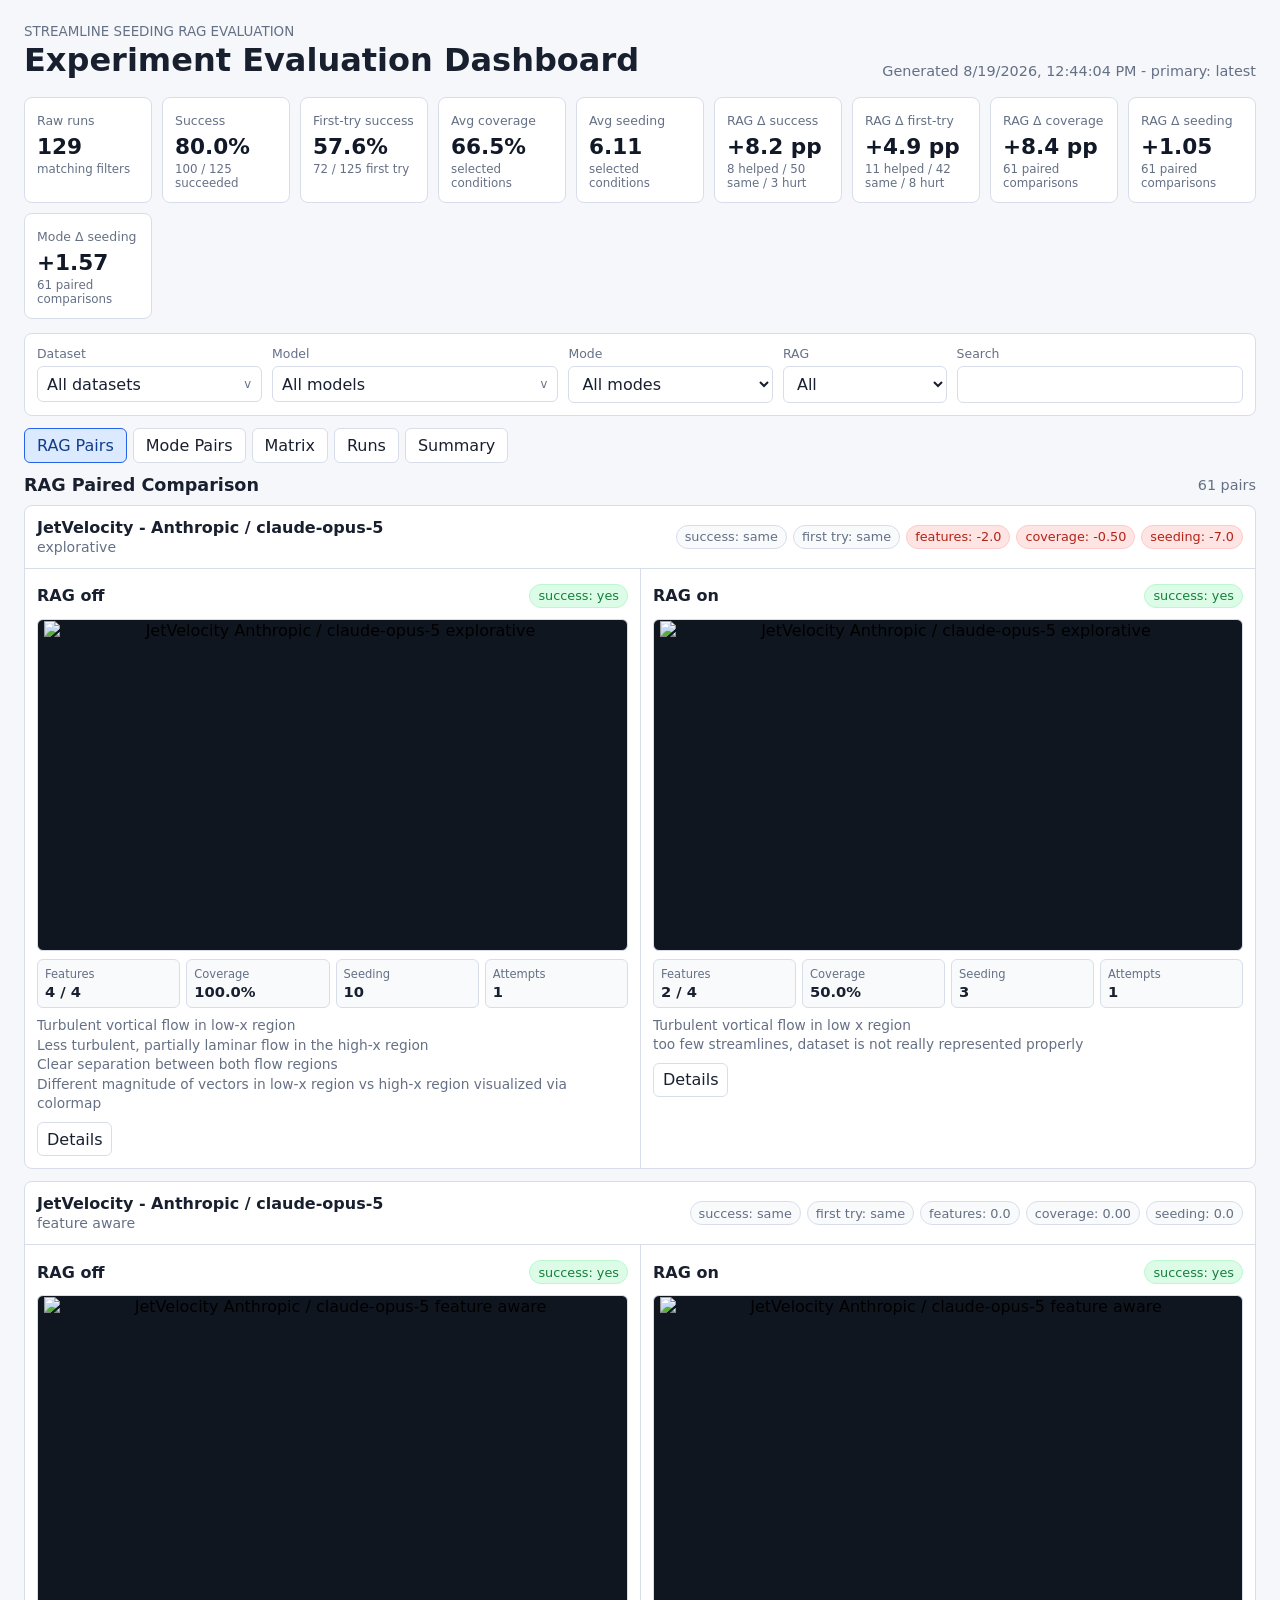
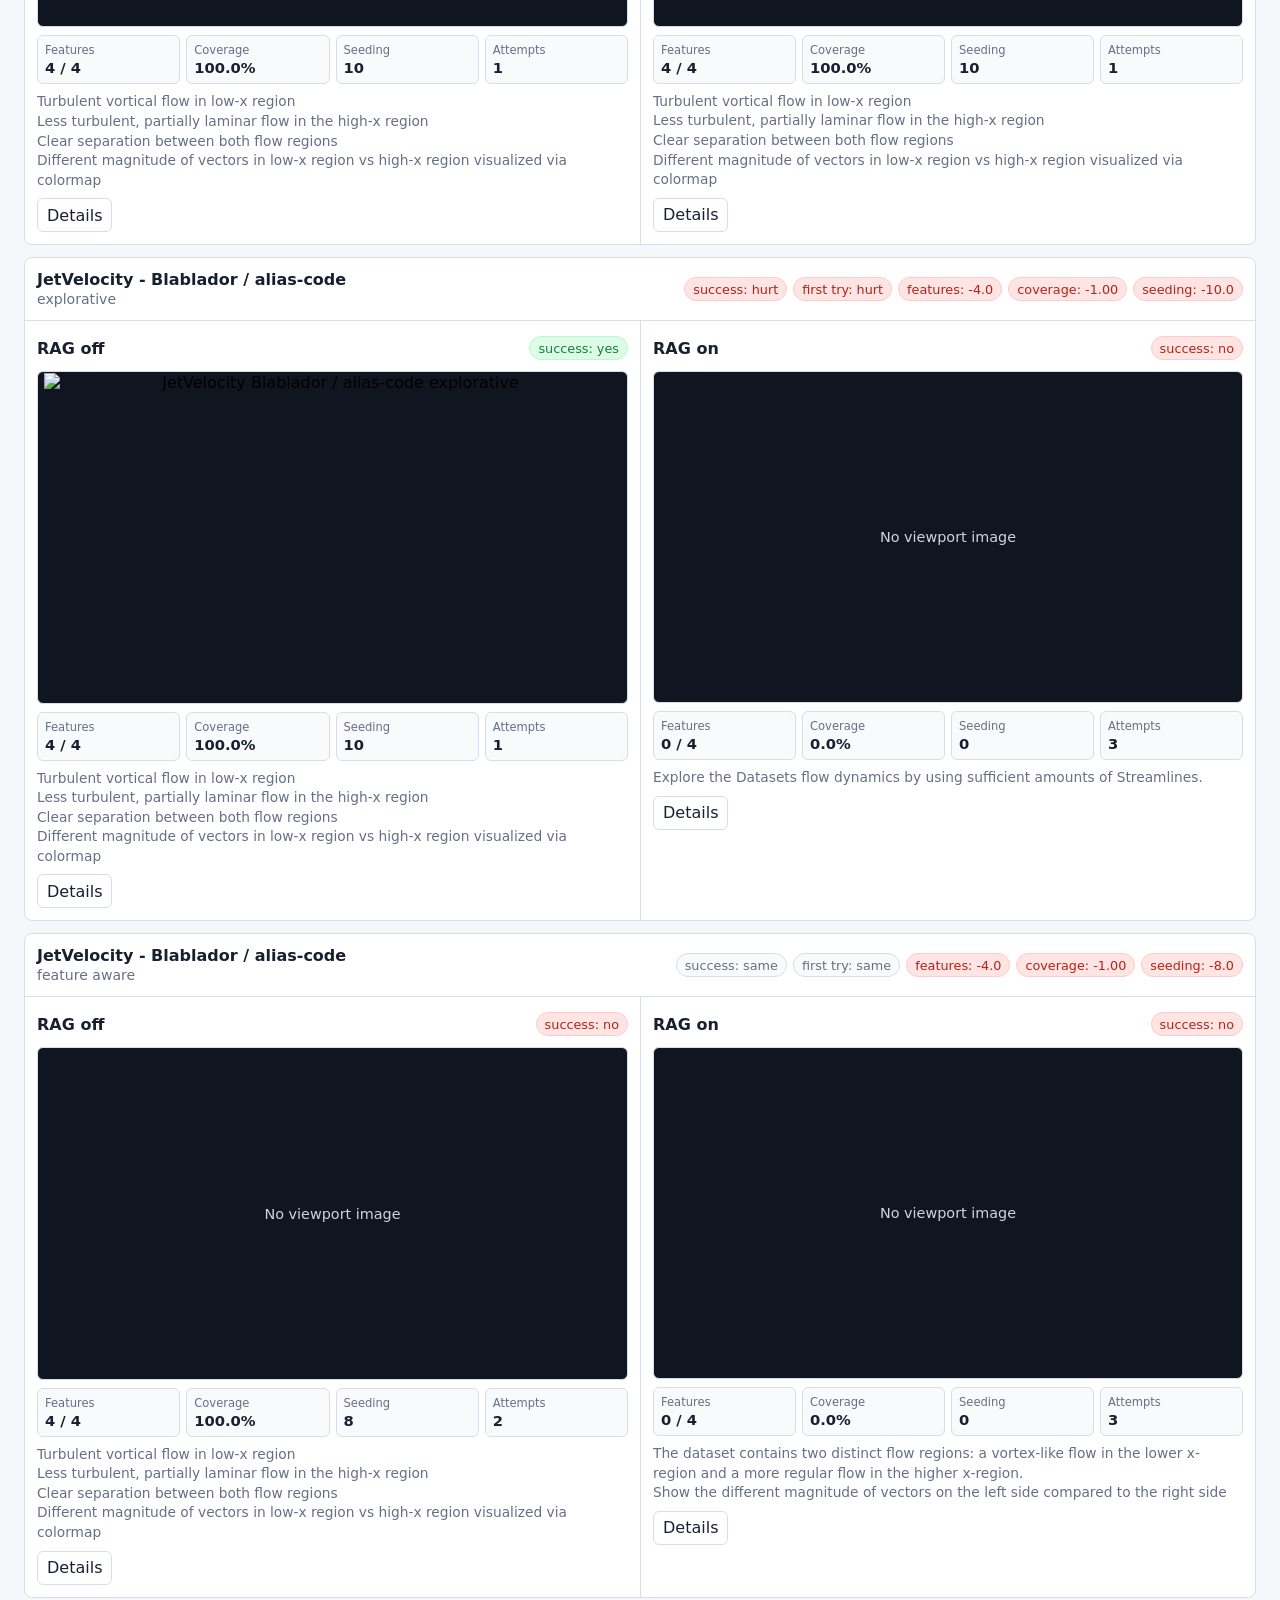
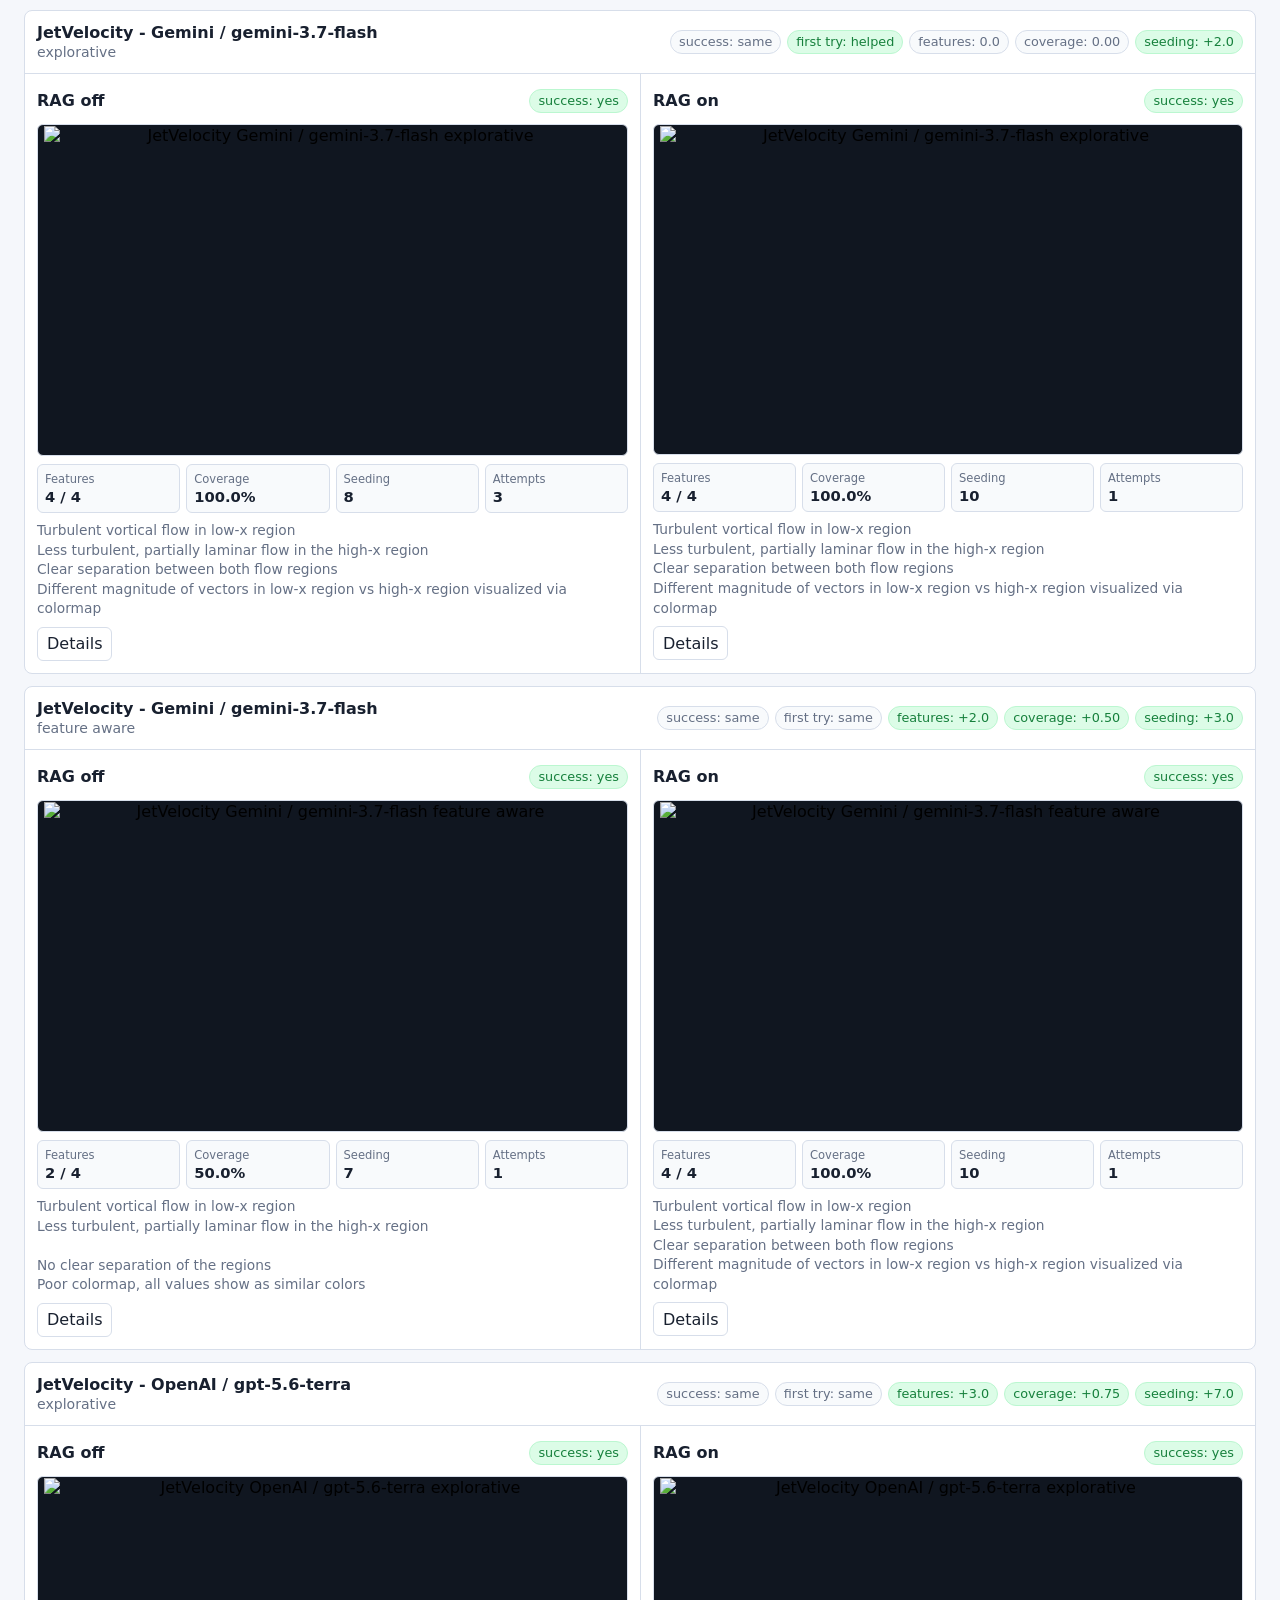
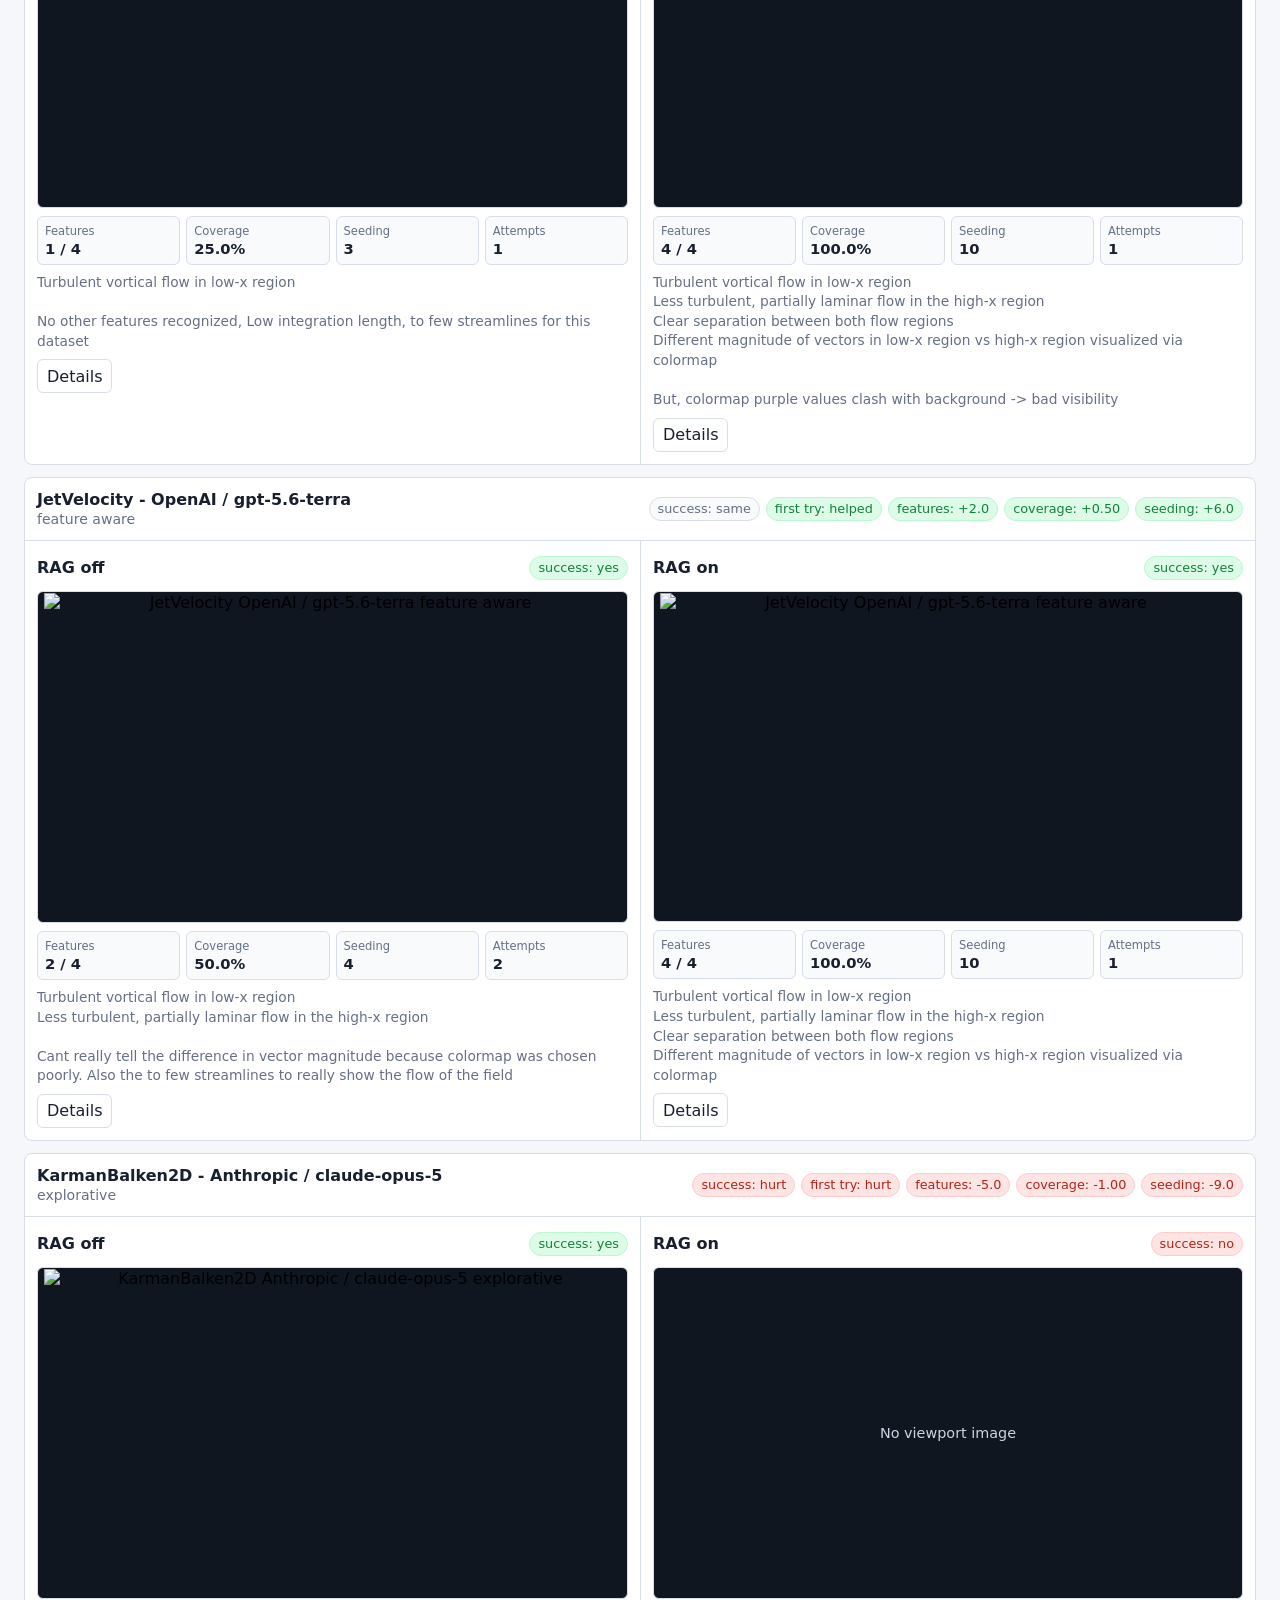
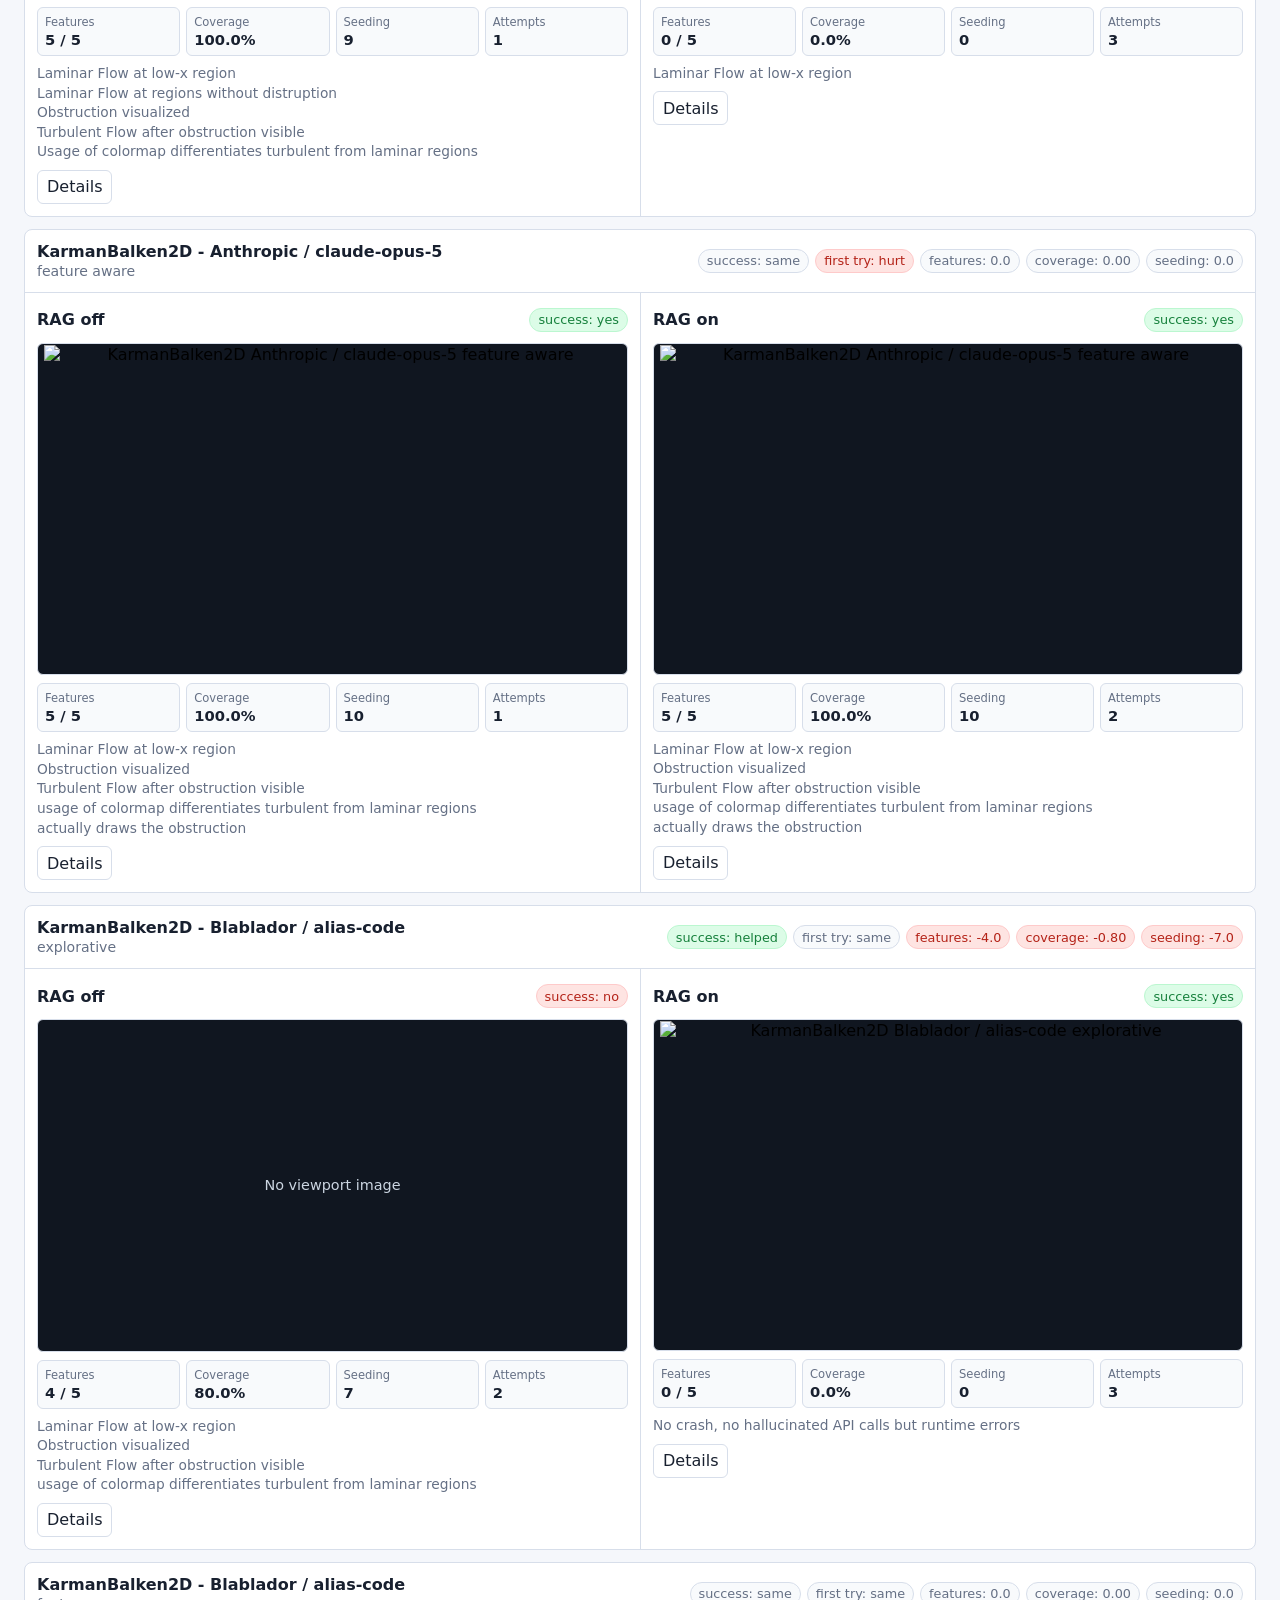
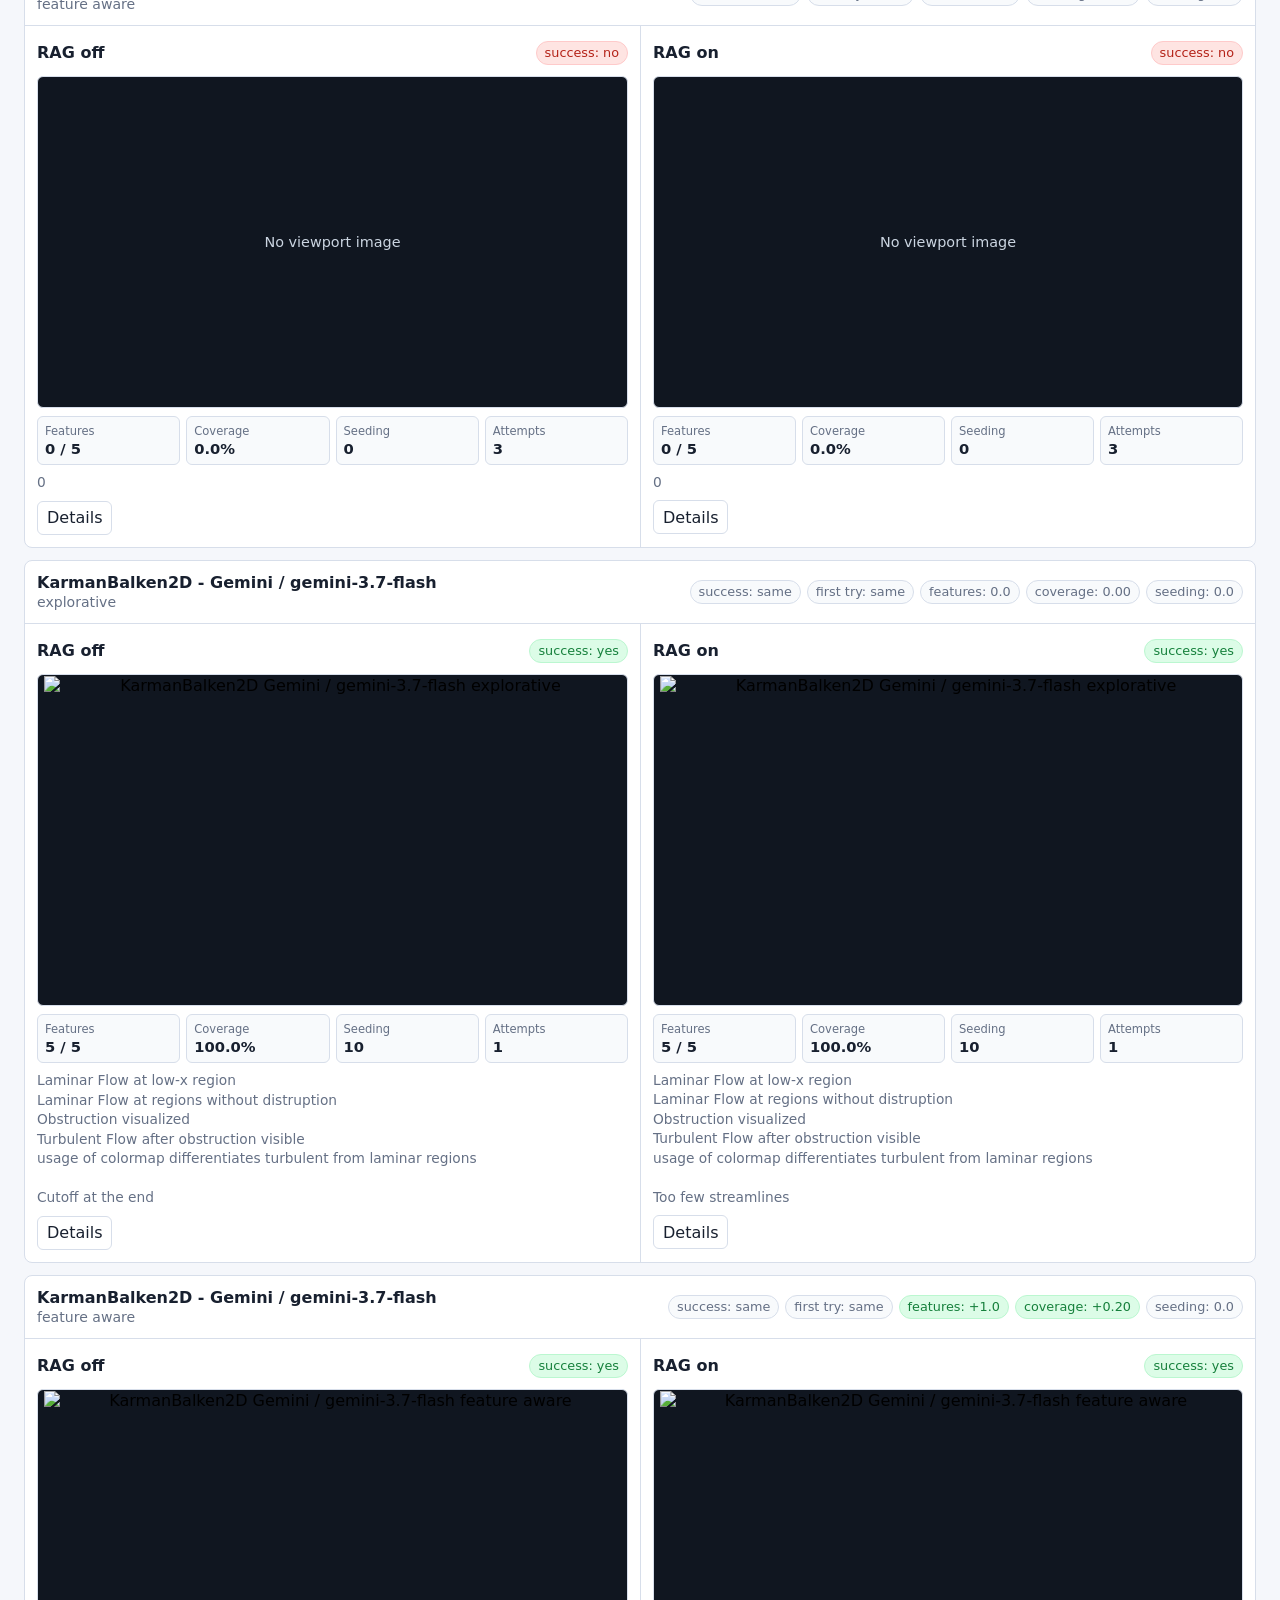
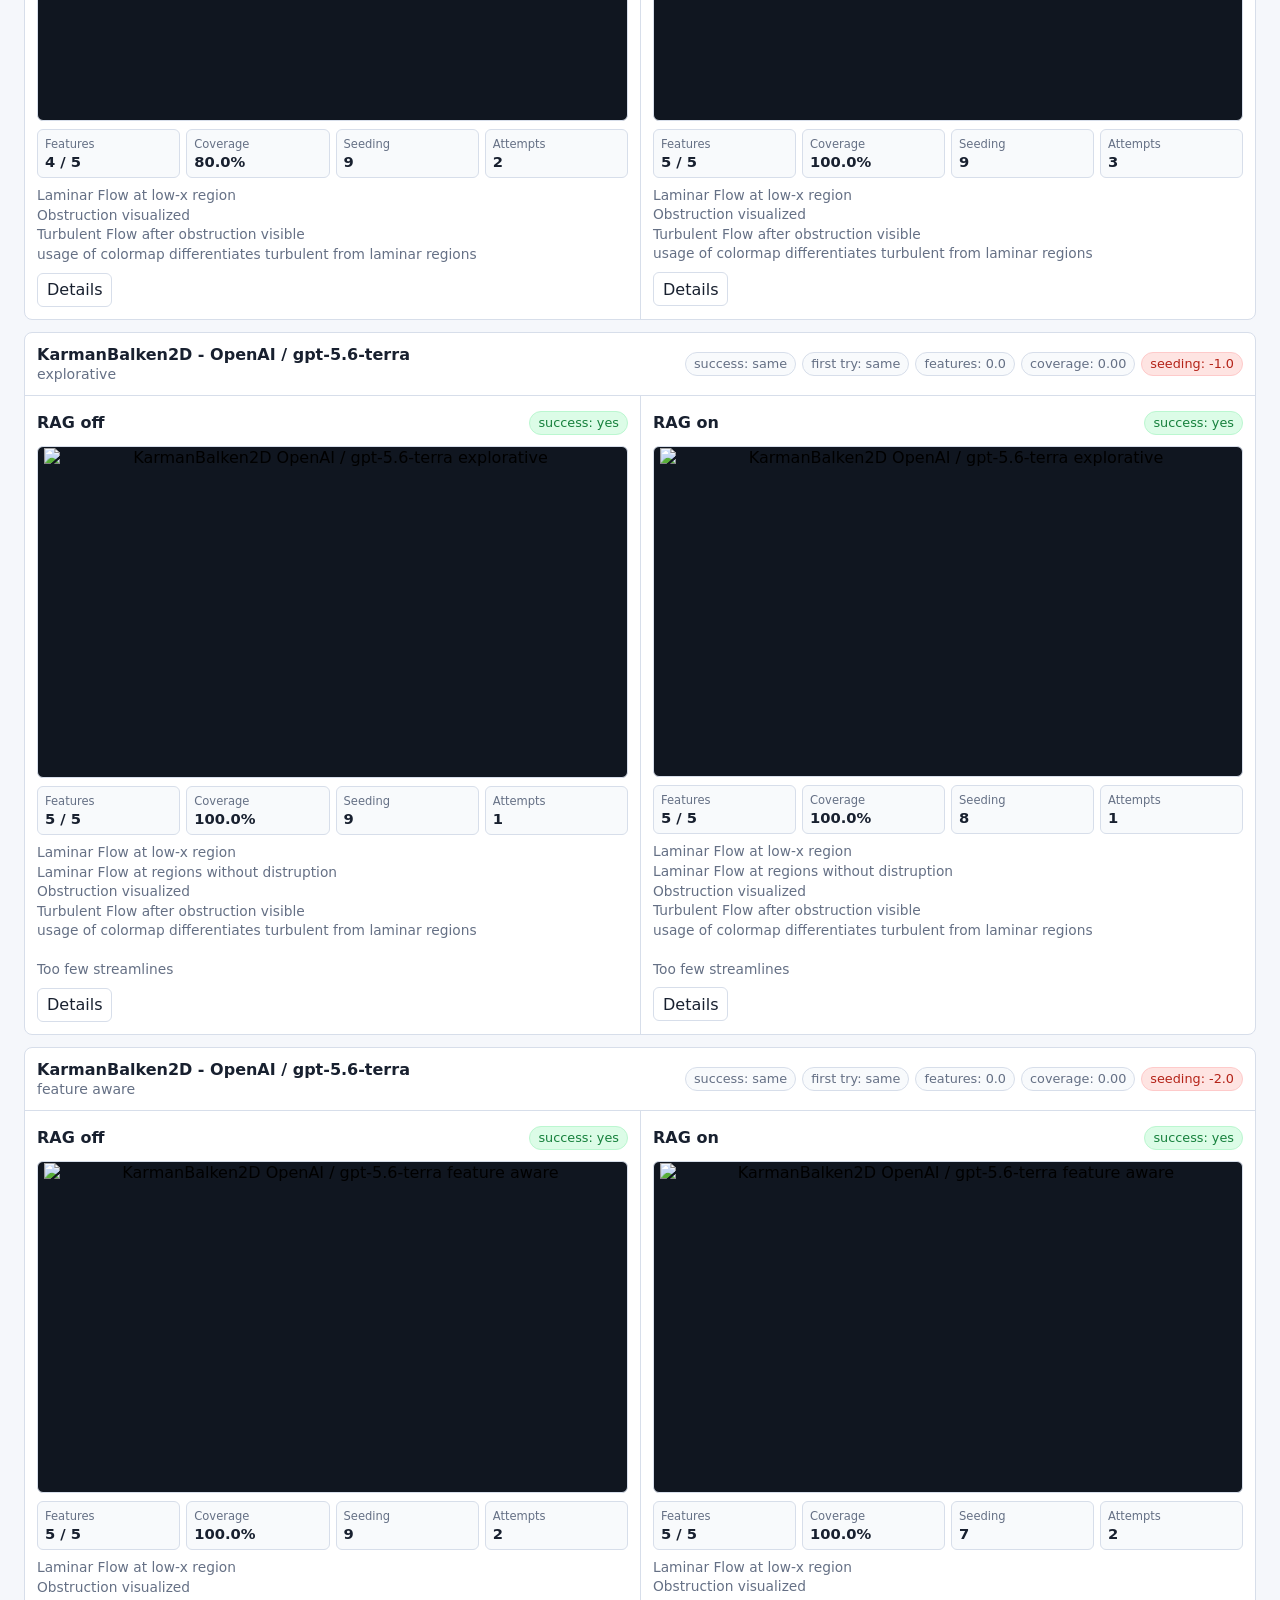
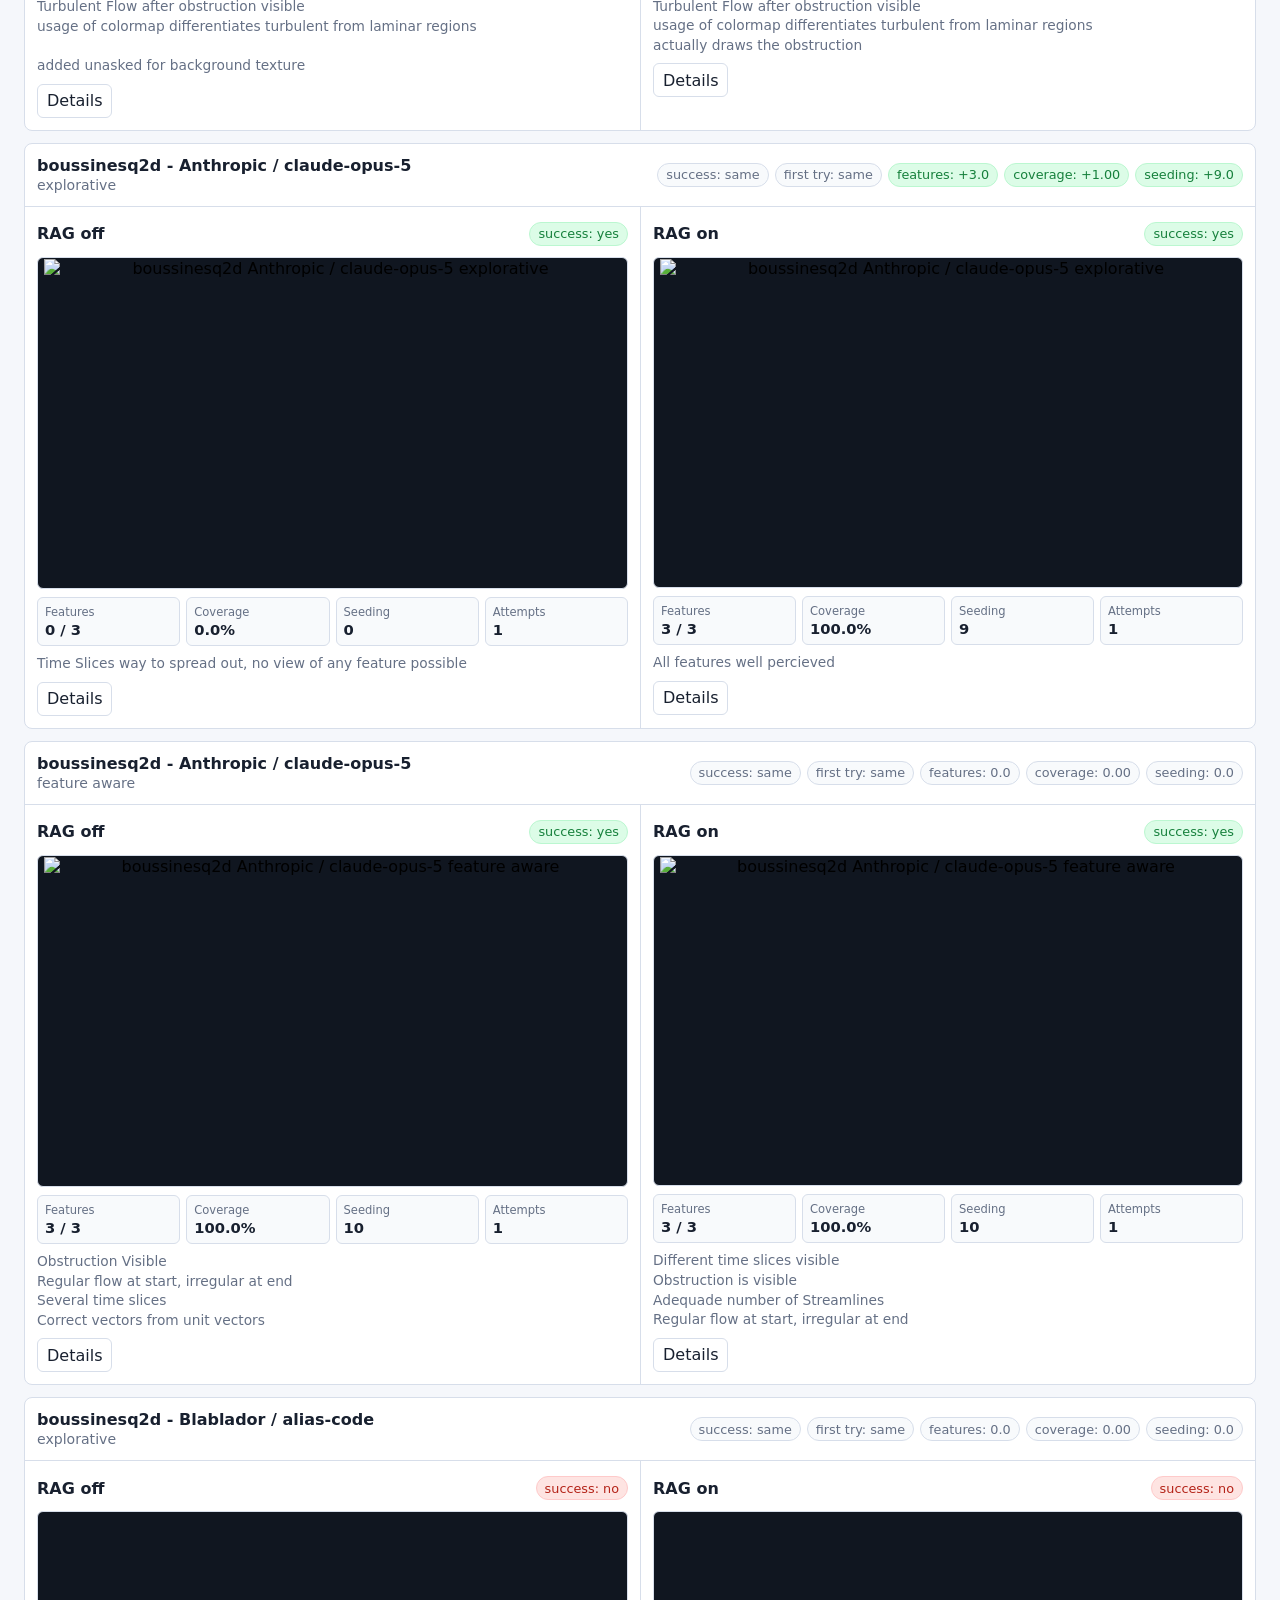
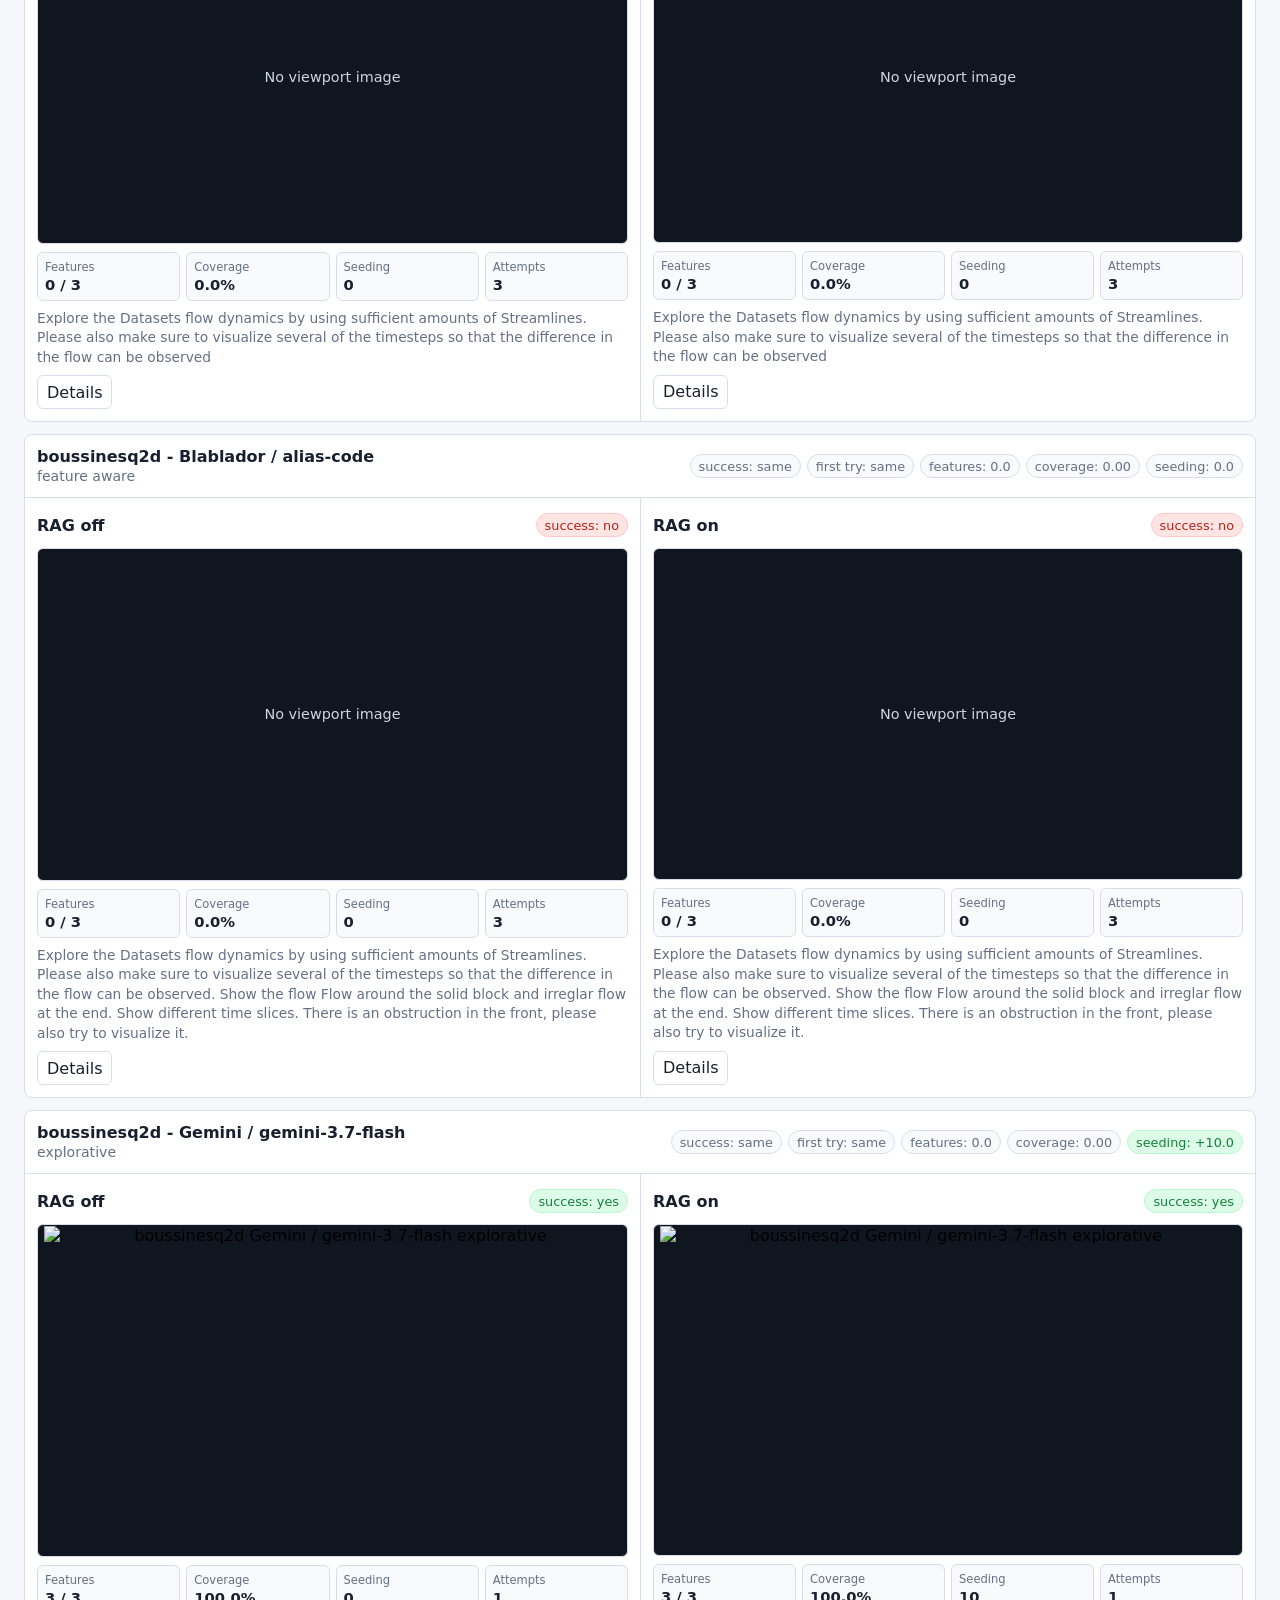
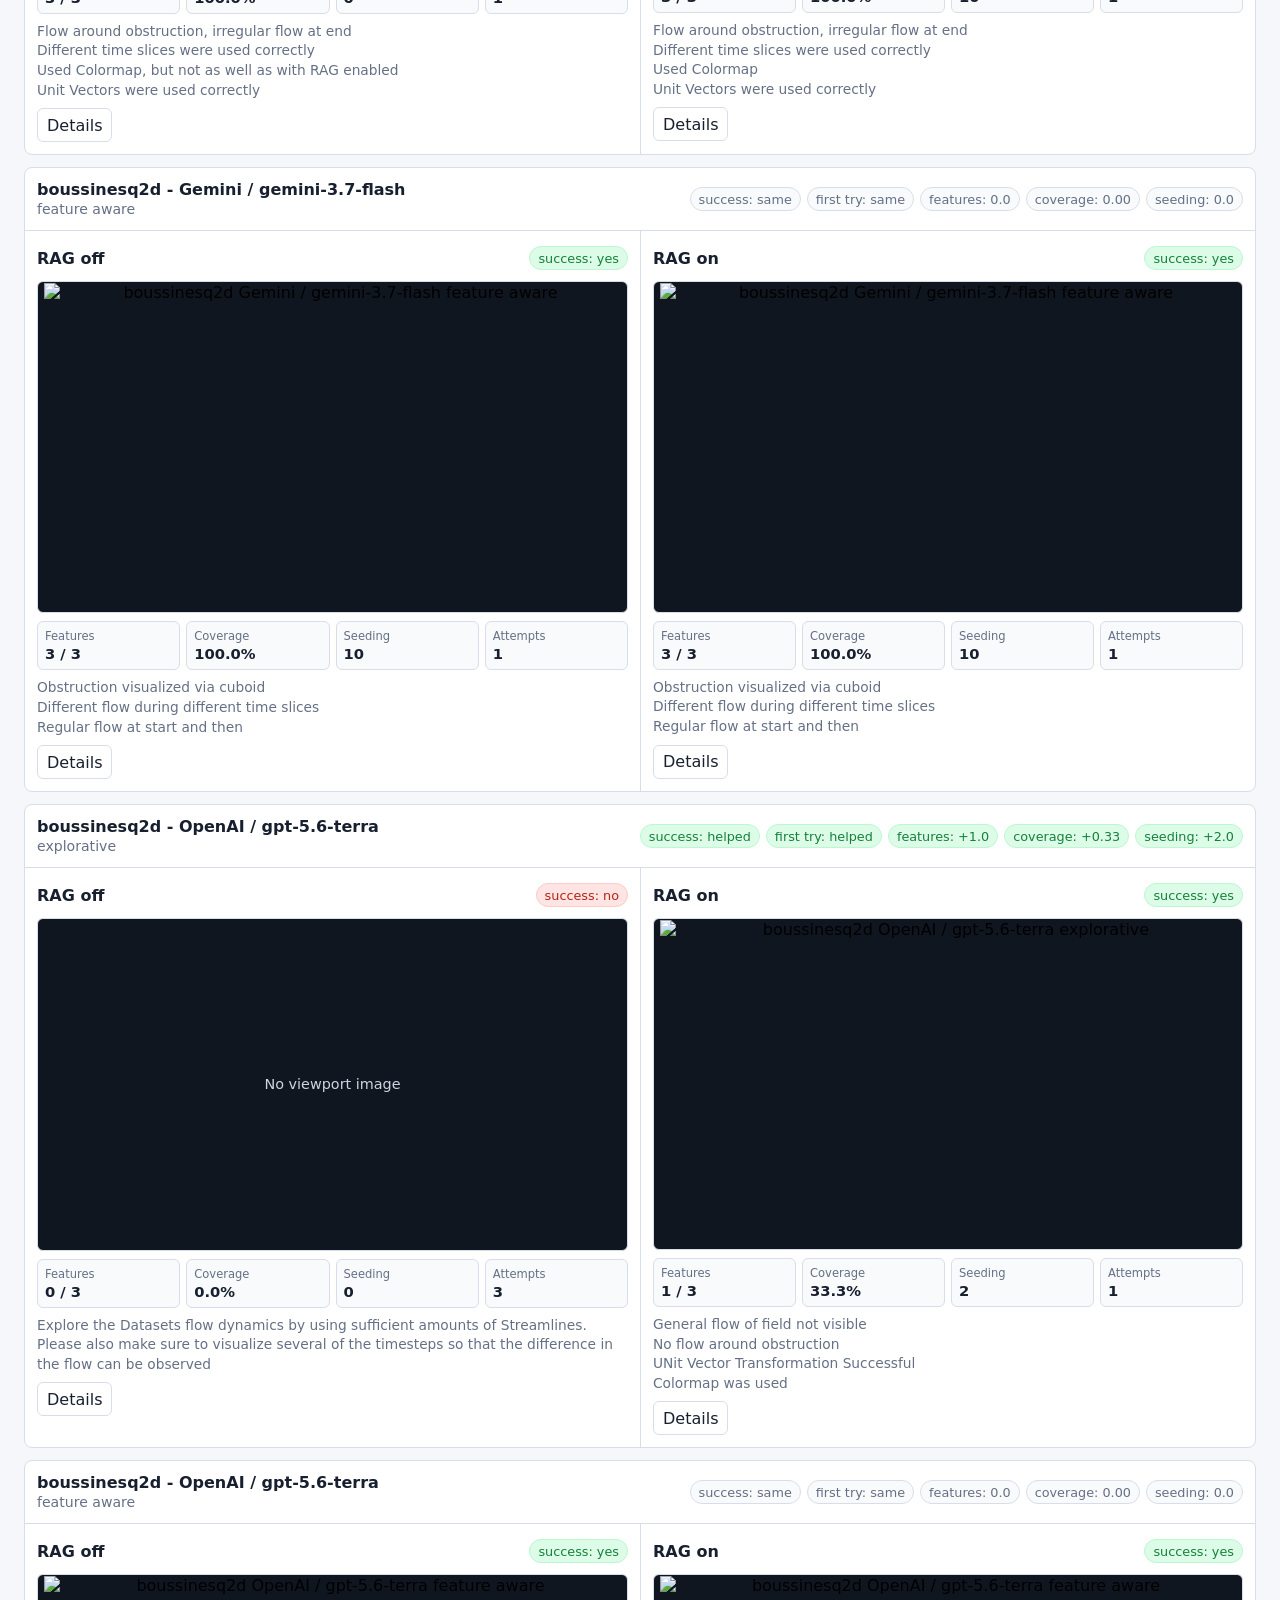
==== artifacts/reports/experiment_dashboard/index.html @ cf49b9c5 "added website to view results from" ====
<!DOCTYPE html>
<html lang="en">
<head>
<meta charset="UTF-8">
<meta name="viewport" content="width=device-width, initial-scale=1.0">
<title>Experiment Evaluation Dashboard</title>
<link rel="stylesheet" href="styles.css">
</head>
<body>
<main class="shell">
  <header class="topbar">
    <div>
      <p class="eyebrow">Streamline seeding RAG evaluation</p>
      <h1>Experiment Evaluation Dashboard</h1>
    </div>
    <div class="report-meta" id="reportMeta"></div>
  </header>

  <section class="metrics" id="metrics"></section>

  <section class="controls" aria-label="Filters">
    <div class="filter-control multi-filter">
      <span>Dataset</span>
      <div class="multi-select" id="datasetMulti">
        <button id="datasetTrigger" class="multi-trigger" type="button" aria-haspopup="true" aria-expanded="false">All datasets</button>
        <div id="datasetMenu" class="multi-menu"></div>
      </div>
    </div>
    <div class="filter-control multi-filter">
      <span>Model</span>
      <div class="multi-select" id="modelMulti">
        <button id="modelTrigger" class="multi-trigger" type="button" aria-haspopup="true" aria-expanded="false">All models</button>
        <div id="modelMenu" class="multi-menu"></div>
      </div>
    </div>
    <label>
      <span>Mode</span>
      <select id="modeFilter"></select>
    </label>
    <label>
      <span>RAG</span>
      <select id="ragFilter">
        <option value="all">All</option>
        <option value="true">RAG on</option>
        <option value="false">RAG off</option>
      </select>
    </label>
    <label class="search">
      <span>Search</span>
      <input id="searchFilter" type="search" autocomplete="off">
    </label>
  </section>

  <nav class="tabs" aria-label="Report sections">
    <button type="button" class="active" data-tab="rag">RAG Pairs</button>
    <button type="button" data-tab="mode">Mode Pairs</button>
    <button type="button" data-tab="matrix">Matrix</button>
    <button type="button" data-tab="runs">Runs</button>
    <button type="button" data-tab="summary">Summary</button>
  </nav>

  <section class="tab-panel active" id="tab-rag">
    <div class="section-head">
      <h2>RAG Paired Comparison</h2>
      <div class="count" id="ragCount"></div>
    </div>
    <div class="pair-list" id="ragPairs"></div>
  </section>

  <section class="tab-panel" id="tab-mode">
    <div class="section-head">
      <h2>Prompt Mode Paired Comparison</h2>
      <div class="count" id="modeCount"></div>
    </div>
    <div class="pair-list" id="modePairs"></div>
  </section>

  <section class="tab-panel" id="tab-matrix">
    <div class="section-head">
      <h2>Condition Matrix</h2>
      <div class="count" id="matrixCount"></div>
    </div>
    <div class="matrix" id="matrix"></div>
  </section>

  <section class="tab-panel" id="tab-runs">
    <div class="section-head">
      <h2>Run Table</h2>
      <div class="count" id="runsCount"></div>
    </div>
    <div class="table-wrap">
      <table id="runsTable"></table>
    </div>
  </section>

  <section class="tab-panel" id="tab-summary">
    <div class="summary-grid">
      <div>
        <h2>Grouped Metrics</h2>
        <div id="summaryBars" class="bars"></div>
      </div>
      <div>
        <h2>Data Quality</h2>
        <div id="qualityPanel" class="quality"></div>
      </div>
    </div>
  </section>
</main>
<dialog id="detailDialog">
  <button class="dialog-close" type="button" id="closeDialog" aria-label="Close">x</button>
  <div id="detailContent"></div>
</dialog>
<script src="dashboard-data.js"></script>
<script src="app.js"></script>
</body>
</html>
---- artifacts/reports/experiment_dashboard/styles.css ----
:root {
  color-scheme: light;
  --bg: #f5f7fb;
  --panel: #ffffff;
  --panel-soft: #f8fafc;
  --text: #18202f;
  --muted: #657085;
  --border: #d7deea;
  --accent: #2563eb;
  --accent-soft: #dbeafe;
  --good: #16803c;
  --good-soft: #dcfce7;
  --warn: #9a5a00;
  --warn-soft: #fef3c7;
  --bad: #b42318;
  --bad-soft: #fee4e2;
  --ink: #111827;
}

* {
  box-sizing: border-box;
}

body {
  margin: 0;
  background: var(--bg);
  color: var(--text);
  font-family: Inter, ui-sans-serif, system-ui, -apple-system, BlinkMacSystemFont, "Segoe UI", sans-serif;
}

button,
input,
select {
  font: inherit;
}

.shell {
  max-width: 1480px;
  margin: 0 auto;
  padding: 24px;
}

.topbar {
  display: flex;
  align-items: flex-end;
  justify-content: space-between;
  gap: 20px;
  margin-bottom: 18px;
}

.eyebrow {
  margin: 0 0 4px;
  color: var(--muted);
  font-size: 0.84rem;
  text-transform: uppercase;
  letter-spacing: 0;
}

h1,
h2,
h3,
p {
  margin-top: 0;
}

h1 {
  margin-bottom: 0;
  font-size: 2rem;
  line-height: 1.12;
}

h2 {
  margin-bottom: 0;
  font-size: 1.1rem;
}

h3 {
  margin-bottom: 8px;
  font-size: 0.98rem;
}

.report-meta,
.count {
  color: var(--muted);
  font-size: 0.9rem;
}

.metrics {
  display: grid;
  grid-template-columns: repeat(auto-fit, minmax(118px, 1fr));
  gap: 10px;
  margin-bottom: 14px;
}

.metric {
  background: var(--panel);
  border: 1px solid var(--border);
  border-radius: 8px;
  padding: 12px;
}

.metric .label {
  color: var(--muted);
  font-size: 0.78rem;
}

.metric .value {
  display: block;
  margin-top: 5px;
  color: var(--ink);
  font-size: 1.35rem;
  font-weight: 700;
}

.metric .note {
  display: block;
  margin-top: 3px;
  color: var(--muted);
  font-size: 0.74rem;
}

.controls {
  display: grid;
  grid-template-columns: 1.1fr 1.4fr 1fr 0.8fr 1.4fr;
  gap: 10px;
  margin-bottom: 12px;
  padding: 12px;
  background: var(--panel);
  border: 1px solid var(--border);
  border-radius: 8px;
}

label,
.filter-control {
  display: grid;
  gap: 5px;
  min-width: 0;
}

label span,
.filter-control > span {
  color: var(--muted);
  font-size: 0.78rem;
}

select,
input {
  min-width: 0;
  width: 100%;
  min-height: 36px;
  border: 1px solid var(--border);
  border-radius: 6px;
  background: #fff;
  color: var(--text);
  padding: 7px 9px;
}

.multi-filter {
  position: relative;
}

.multi-select {
  position: relative;
  min-width: 0;
}

.multi-trigger {
  position: relative;
  width: 100%;
  min-height: 36px;
  overflow: hidden;
  border: 1px solid var(--border);
  border-radius: 6px;
  background: #fff;
  color: var(--text);
  padding: 7px 30px 7px 9px;
  text-align: left;
  text-overflow: ellipsis;
  white-space: nowrap;
  cursor: pointer;
}

.multi-trigger::after {
  content: "v";
  position: absolute;
  right: 10px;
  top: 50%;
  color: var(--muted);
  font-size: 0.72rem;
  transform: translateY(-50%);
}

.multi-select.open .multi-trigger {
  border-color: var(--accent);
  box-shadow: 0 0 0 3px rgb(37 99 235 / 0.12);
}

.multi-menu {
  display: none;
  position: absolute;
  z-index: 30;
  top: calc(100% + 4px);
  left: 0;
  right: 0;
  max-height: 320px;
  overflow: auto;
  border: 1px solid var(--border);
  border-radius: 8px;
  background: #fff;
  box-shadow: 0 18px 40px rgb(15 23 42 / 0.16);
  padding: 6px;
}

.multi-select.open .multi-menu {
  display: grid;
  gap: 2px;
}

.multi-option {
  display: flex;
  align-items: center;
  gap: 8px;
  min-height: 32px;
  border-radius: 6px;
  padding: 6px 7px;
  color: var(--text);
  cursor: pointer;
}

.multi-option:hover {
  background: var(--panel-soft);
}

.multi-option.all {
  border-bottom: 1px solid var(--border);
  border-radius: 6px 6px 0 0;
  margin-bottom: 4px;
  padding-bottom: 8px;
  color: var(--accent);
  font-weight: 600;
}

.multi-option input {
  width: 16px;
  min-width: 16px;
  min-height: 16px;
  margin: 0;
  padding: 0;
}

.multi-option span {
  min-width: 0;
  overflow-wrap: anywhere;
  font-size: 0.86rem;
}

.tabs {
  display: flex;
  flex-wrap: wrap;
  gap: 6px;
  margin: 12px 0;
}

.tabs button,
.run-link,
.dialog-close {
  min-height: 34px;
  border: 1px solid var(--border);
  border-radius: 6px;
  background: var(--panel);
  color: var(--text);
  cursor: pointer;
}

.tabs button {
  padding: 7px 12px;
}

.tabs button.active {
  border-color: var(--accent);
  background: var(--accent-soft);
  color: #123d8a;
}

.tab-panel {
  display: none;
}

.tab-panel.active {
  display: block;
}

.section-head {
  display: flex;
  align-items: center;
  justify-content: space-between;
  gap: 12px;
  margin: 10px 0;
}

.pair-list {
  display: grid;
  gap: 12px;
}

.pair {
  background: var(--panel);
  border: 1px solid var(--border);
  border-radius: 8px;
  overflow: hidden;
}

.pair-header {
  display: grid;
  grid-template-columns: 1fr auto;
  gap: 12px;
  align-items: center;
  padding: 12px;
  border-bottom: 1px solid var(--border);
}

.pair-title {
  min-width: 0;
}

.pair-title strong {
  display: block;
  overflow-wrap: anywhere;
}

.pair-title span {
  color: var(--muted);
  font-size: 0.88rem;
}

.delta {
  display: flex;
  flex-wrap: wrap;
  justify-content: flex-end;
  gap: 6px;
}

.badge {
  display: inline-flex;
  align-items: center;
  min-height: 24px;
  border-radius: 999px;
  padding: 3px 8px;
  color: var(--muted);
  background: var(--panel-soft);
  border: 1px solid var(--border);
  font-size: 0.8rem;
  white-space: nowrap;
}

.badge.good {
  color: var(--good);
  background: var(--good-soft);
  border-color: #bbf7d0;
}

.badge.bad {
  color: var(--bad);
  background: var(--bad-soft);
  border-color: #fecaca;
}

.badge.warn {
  color: var(--warn);
  background: var(--warn-soft);
  border-color: #fde68a;
}

.pair-body {
  display: grid;
  grid-template-columns: 1fr 1fr;
  gap: 0;
}

.result {
  min-width: 0;
  padding: 12px;
}

.result + .result {
  border-left: 1px solid var(--border);
}

.result-head {
  display: flex;
  align-items: center;
  justify-content: space-between;
  gap: 8px;
  min-height: 30px;
  margin-bottom: 8px;
}

.result-head strong {
  overflow-wrap: anywhere;
}

.thumb {
  display: grid;
  place-items: center;
  width: 100%;
  aspect-ratio: 16 / 9;
  border: 1px solid var(--border);
  border-radius: 6px;
  overflow: hidden;
  background: #101620;
}

.thumb img {
  width: 100%;
  height: 100%;
  object-fit: contain;
  display: block;
}

.missing {
  color: #cbd5e1;
  font-size: 0.9rem;
}

.score-row {
  display: grid;
  grid-template-columns: repeat(4, minmax(0, 1fr));
  gap: 6px;
  margin-top: 8px;
}

.score {
  border: 1px solid var(--border);
  border-radius: 6px;
  padding: 7px;
  background: var(--panel-soft);
  min-width: 0;
}

.score span {
  display: block;
  color: var(--muted);
  font-size: 0.72rem;
}

.score strong {
  display: block;
  margin-top: 2px;
  overflow-wrap: anywhere;
  font-size: 0.92rem;
}

.notes {
  margin: 8px 0 0;
  color: var(--muted);
  font-size: 0.86rem;
  line-height: 1.42;
  white-space: pre-line;
}

.run-link {
  margin-top: 8px;
  padding: 6px 9px;
  background: #fff;
}

.matrix {
  display: grid;
  gap: 12px;
}

.dataset-band {
  background: var(--panel);
  border: 1px solid var(--border);
  border-radius: 8px;
  overflow: hidden;
}

.dataset-band h3 {
  margin: 0;
  padding: 10px 12px;
  border-bottom: 1px solid var(--border);
}

.matrix-grid {
  display: grid;
  grid-template-columns: repeat(auto-fill, minmax(180px, 1fr));
  gap: 8px;
  padding: 10px;
}

.mini {
  min-width: 0;
  border: 1px solid var(--border);
  border-radius: 6px;
  overflow: hidden;
  background: var(--panel-soft);
}

.mini .thumb {
  border: 0;
  border-radius: 0;
}

.mini-meta {
  padding: 7px;
  font-size: 0.76rem;
}

.mini-meta strong,
.mini-meta span {
  display: block;
  overflow-wrap: anywhere;
}

.mini-meta span {
  color: var(--muted);
}

.table-wrap {
  overflow: auto;
  max-height: 72vh;
  border: 1px solid var(--border);
  border-radius: 8px;
  background: var(--panel);
}

table {
  width: 100%;
  border-collapse: collapse;
  min-width: 980px;
}

th,
td {
  padding: 8px 10px;
  border-bottom: 1px solid var(--border);
  text-align: left;
  vertical-align: top;
  font-size: 0.86rem;
}

th {
  position: sticky;
  top: 0;
  z-index: 1;
  background: #eef2f7;
  color: #344054;
}

td {
  background: #fff;
}

.summary-grid {
  display: grid;
  grid-template-columns: 1.4fr 1fr;
  gap: 14px;
}

.bars,
.quality {
  display: grid;
  gap: 10px;
  margin-top: 10px;
}

.bar-row,
.quality-item {
  background: var(--panel);
  border: 1px solid var(--border);
  border-radius: 8px;
  padding: 10px;
}

.bar-head {
  display: flex;
  justify-content: space-between;
  gap: 8px;
  margin-bottom: 6px;
  font-size: 0.88rem;
}

.bar-track {
  height: 9px;
  border-radius: 999px;
  background: #e5e7eb;
  overflow: hidden;
}

.bar-fill {
  height: 100%;
  border-radius: 999px;
  background: linear-gradient(90deg, #2563eb, #16a34a);
}

dialog {
  width: min(980px, calc(100vw - 32px));
  max-height: calc(100vh - 32px);
  border: 1px solid var(--border);
  border-radius: 8px;
  padding: 0;
}

dialog::backdrop {
  background: rgb(15 23 42 / 0.54);
}

.dialog-close {
  position: sticky;
  top: 8px;
  float: right;
  margin: 8px;
  width: 34px;
  padding: 0;
  z-index: 2;
}

#detailContent {
  padding: 16px;
}

.detail-image {
  width: 100%;
  max-height: 62vh;
  object-fit: contain;
  background: #101620;
  border-radius: 6px;
}

.empty {
  padding: 18px;
  color: var(--muted);
  background: var(--panel);
  border: 1px solid var(--border);
  border-radius: 8px;
}

@media (max-width: 1100px) {
  .metrics {
    grid-template-columns: repeat(3, 1fr);
  }

  .controls {
    grid-template-columns: repeat(2, minmax(0, 1fr));
  }

  .search {
    grid-column: 1 / -1;
  }
}

@media (max-width: 760px) {
  .shell {
    padding: 14px;
  }

  .topbar,
  .section-head,
  .pair-header,
  .summary-grid {
    display: grid;
    grid-template-columns: 1fr;
  }

  .metrics,
  .controls,
  .pair-body,
  .score-row {
    grid-template-columns: 1fr;
  }

  .result + .result {
    border-left: 0;
    border-top: 1px solid var(--border);
  }

  h1 {
    font-size: 1.55rem;
  }
}
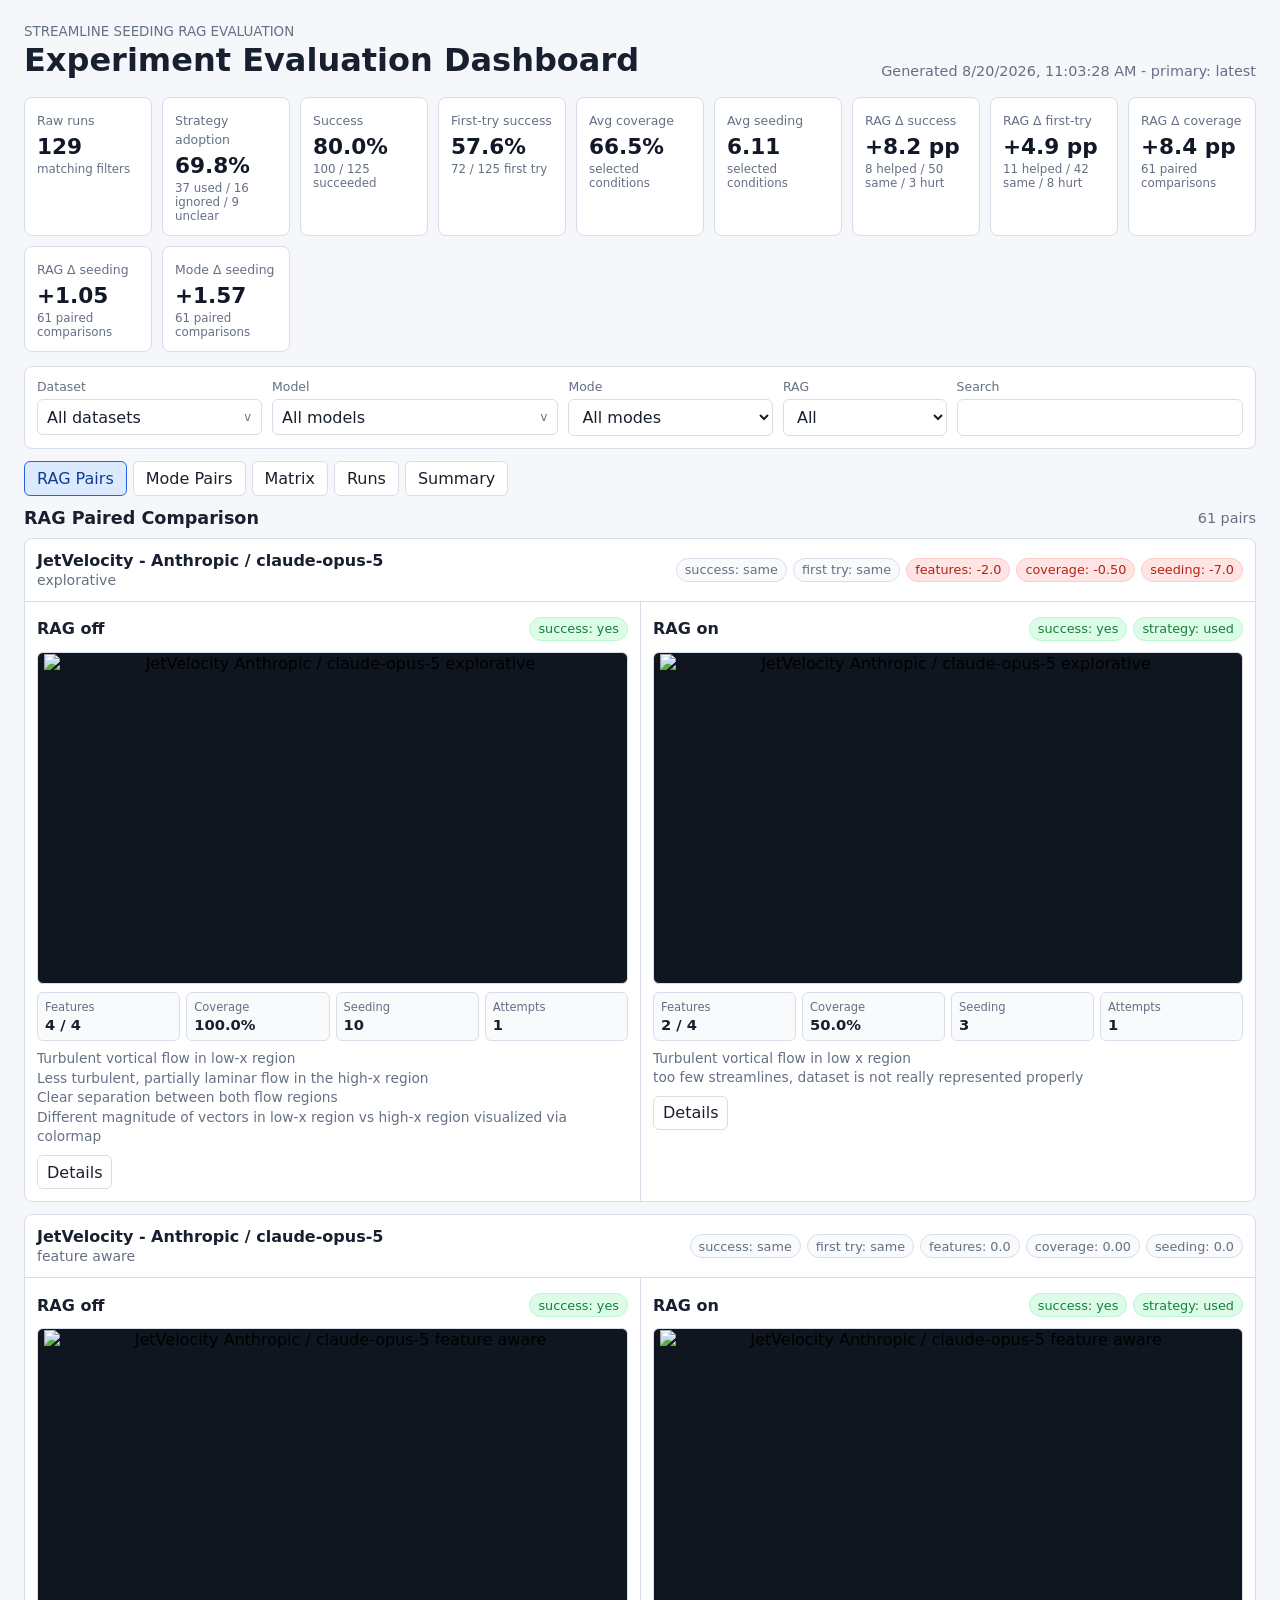
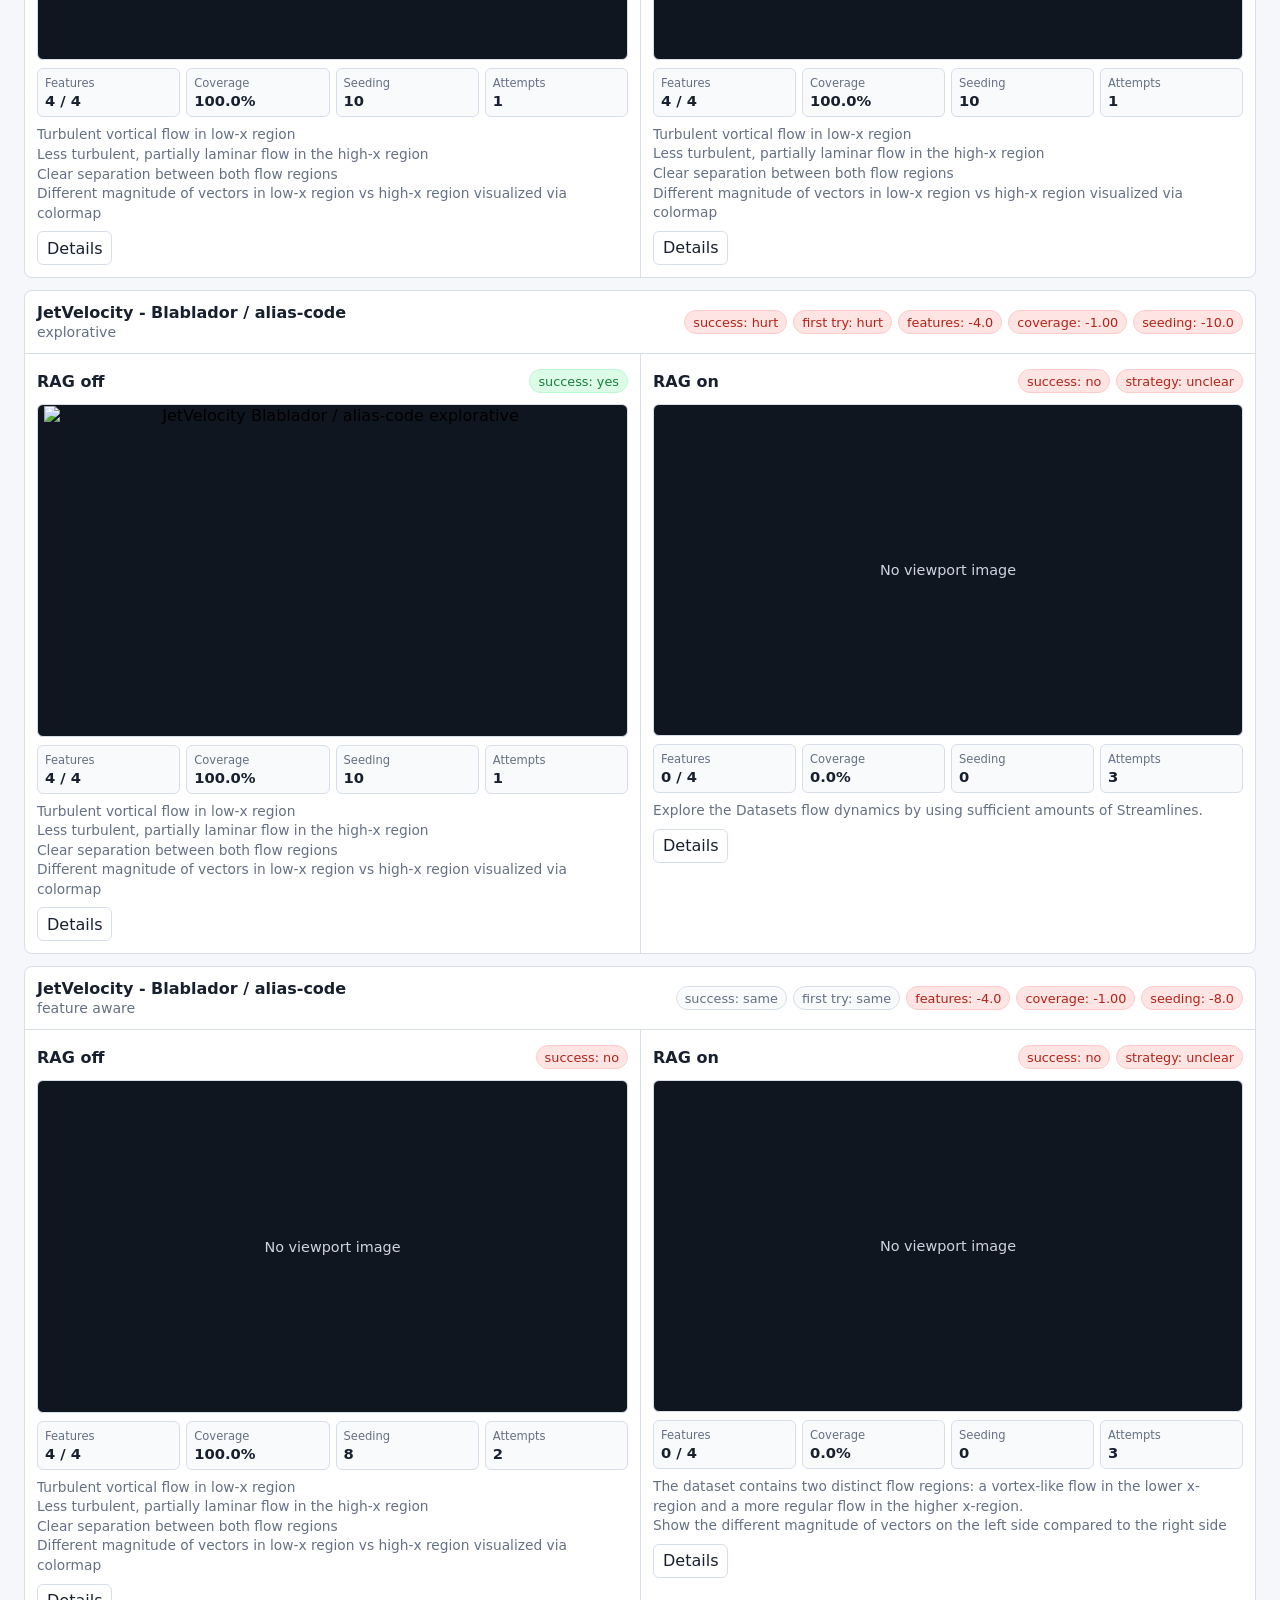
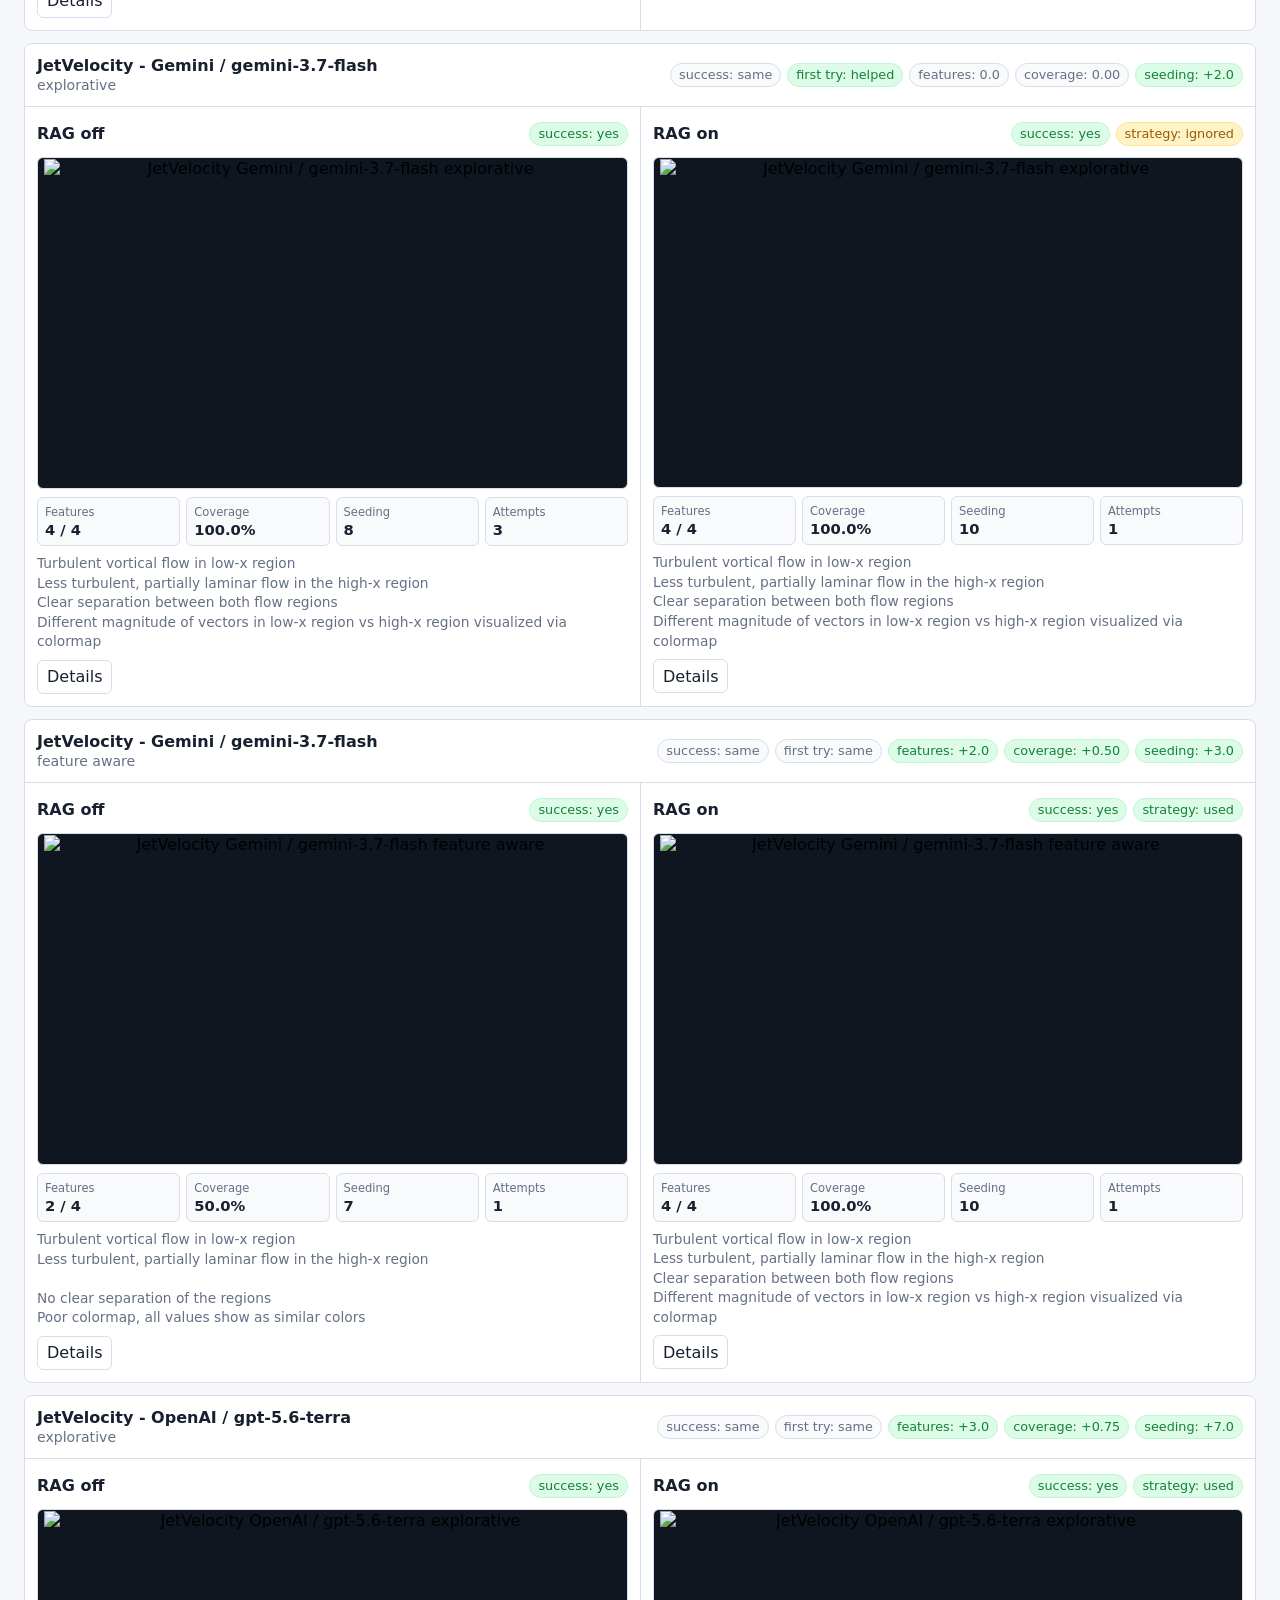
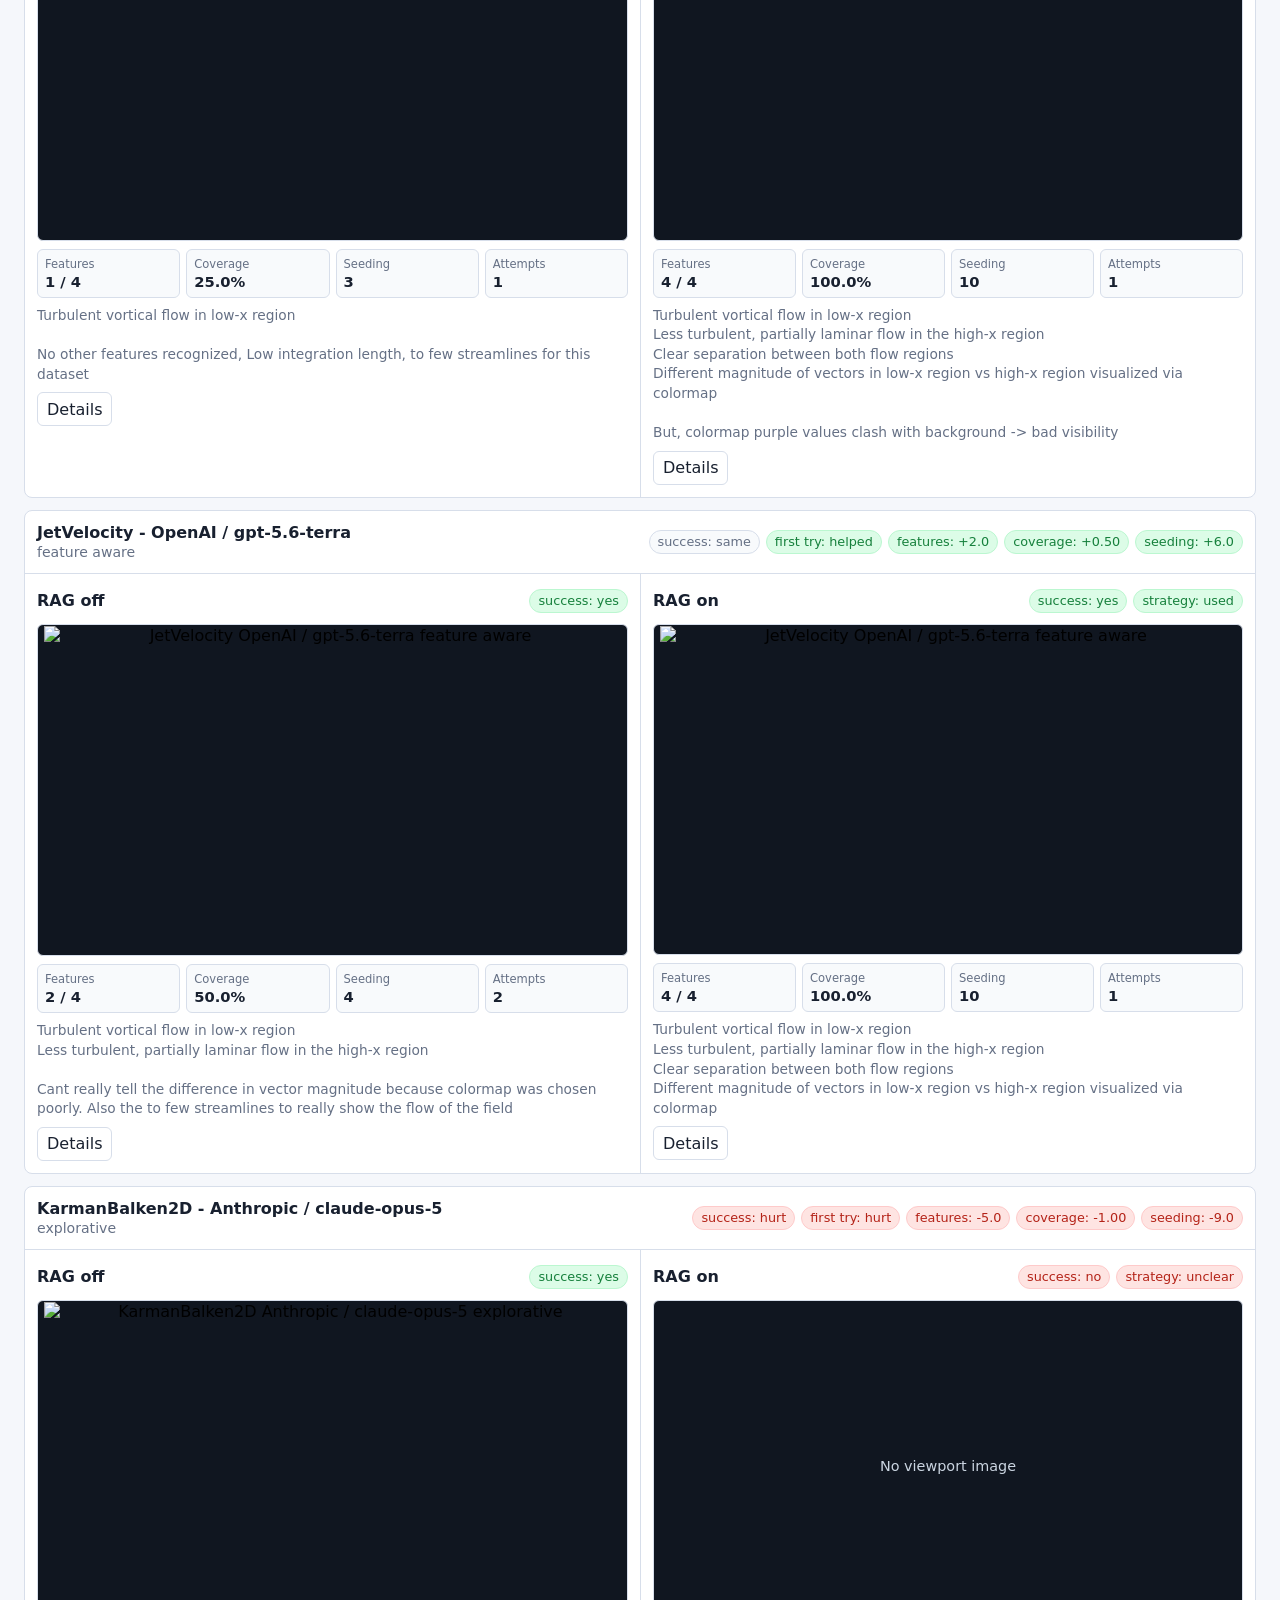
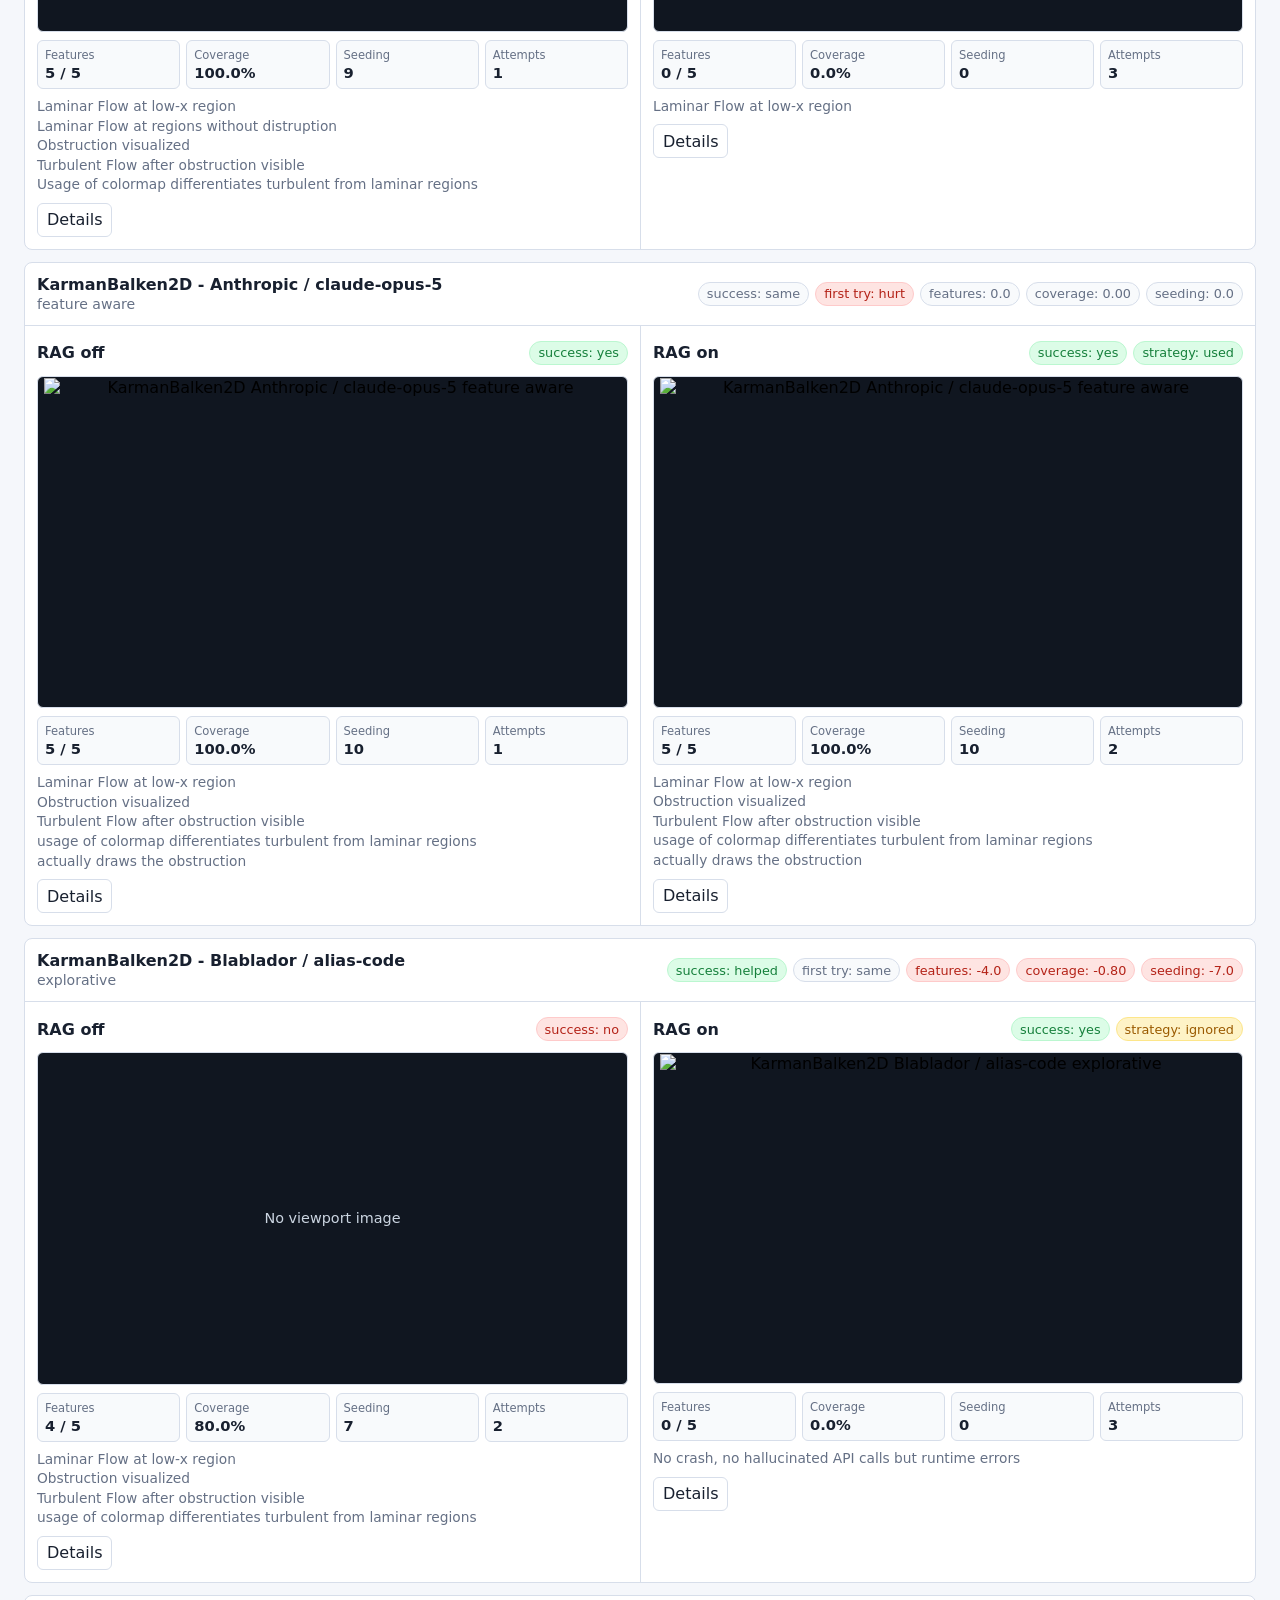
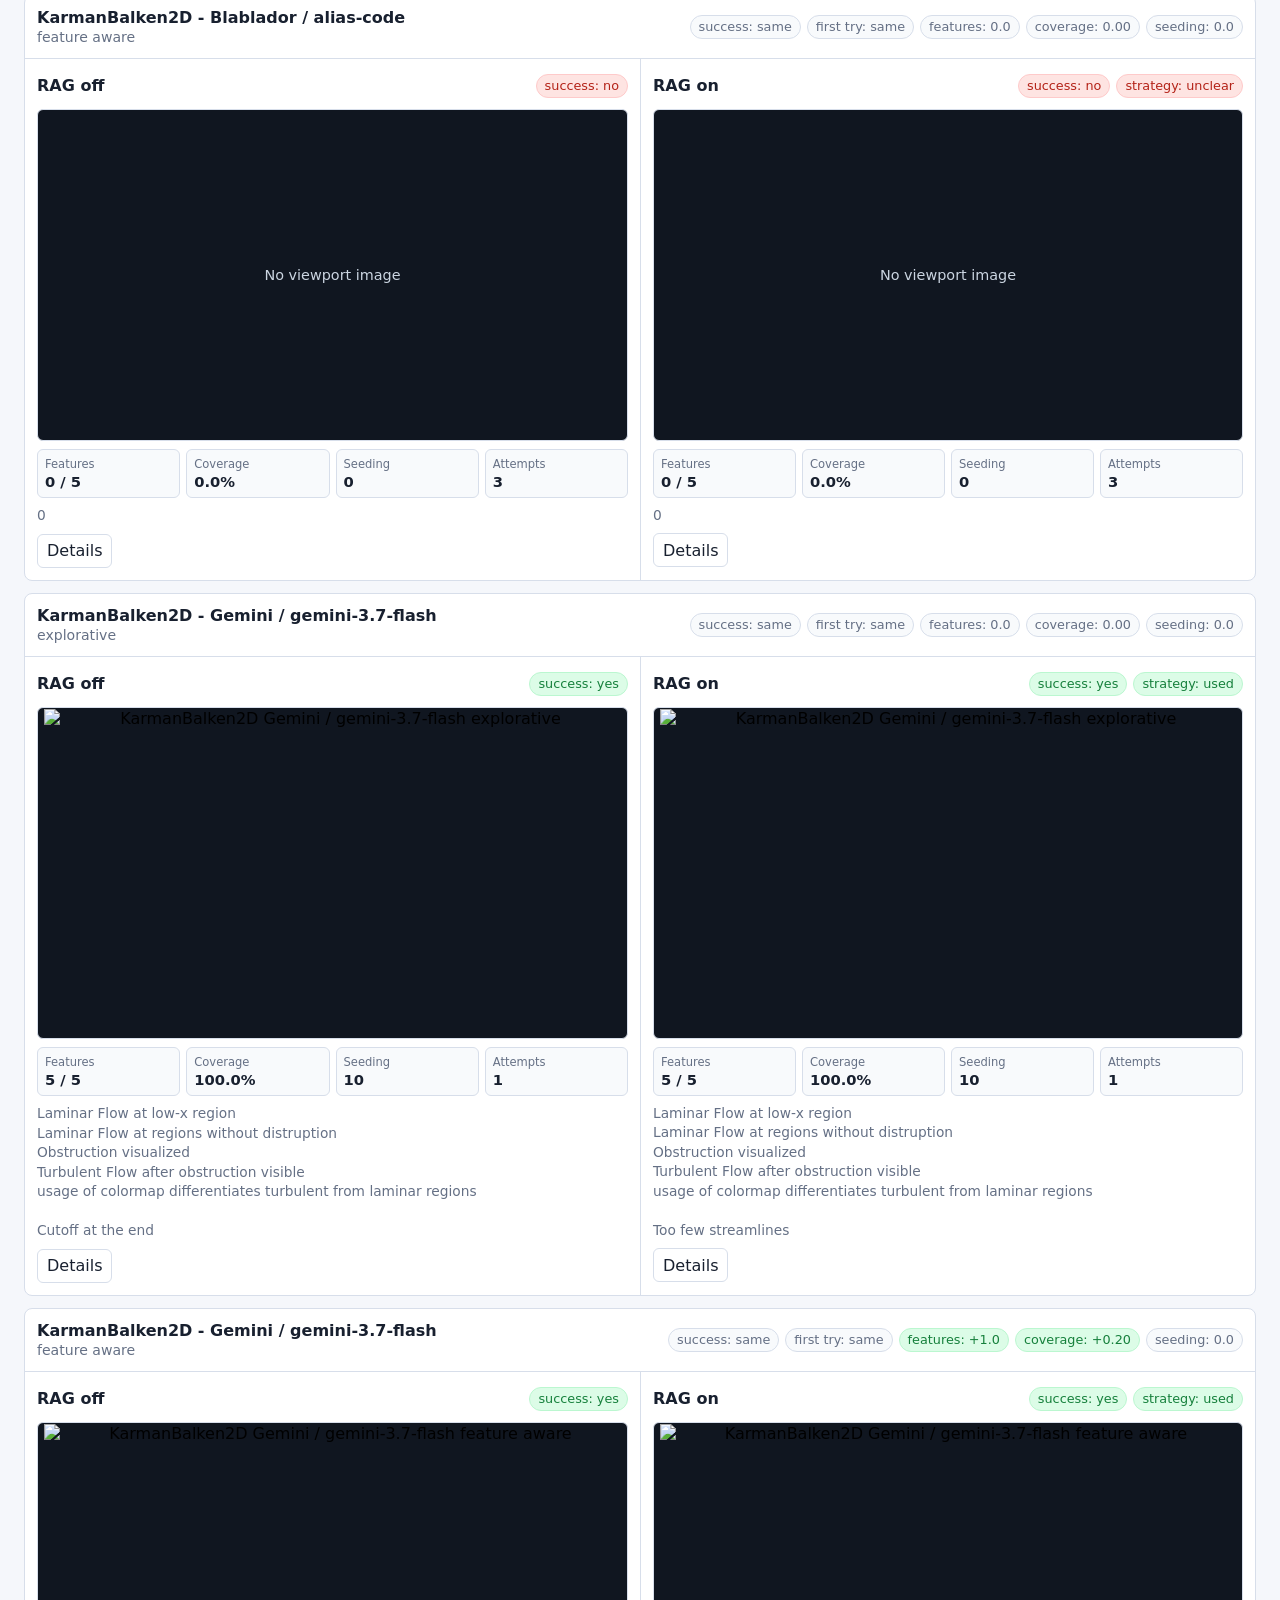
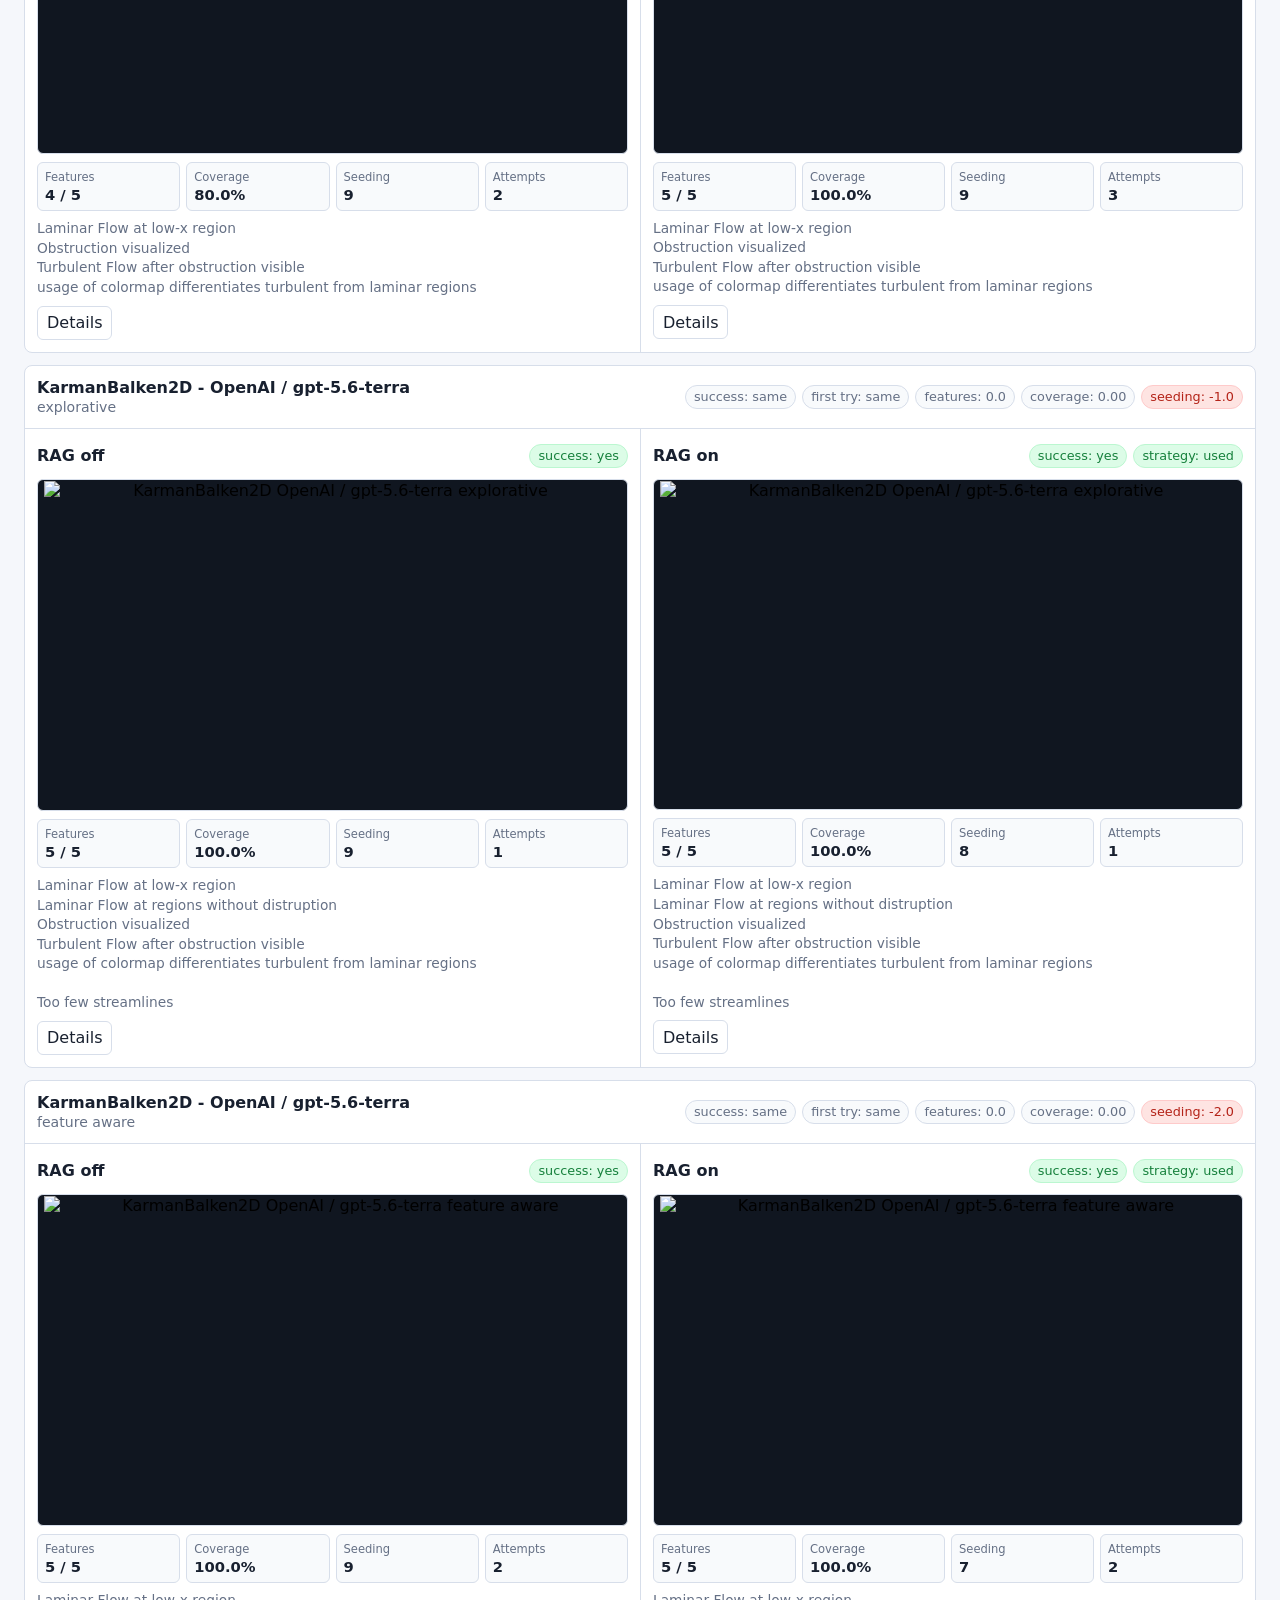
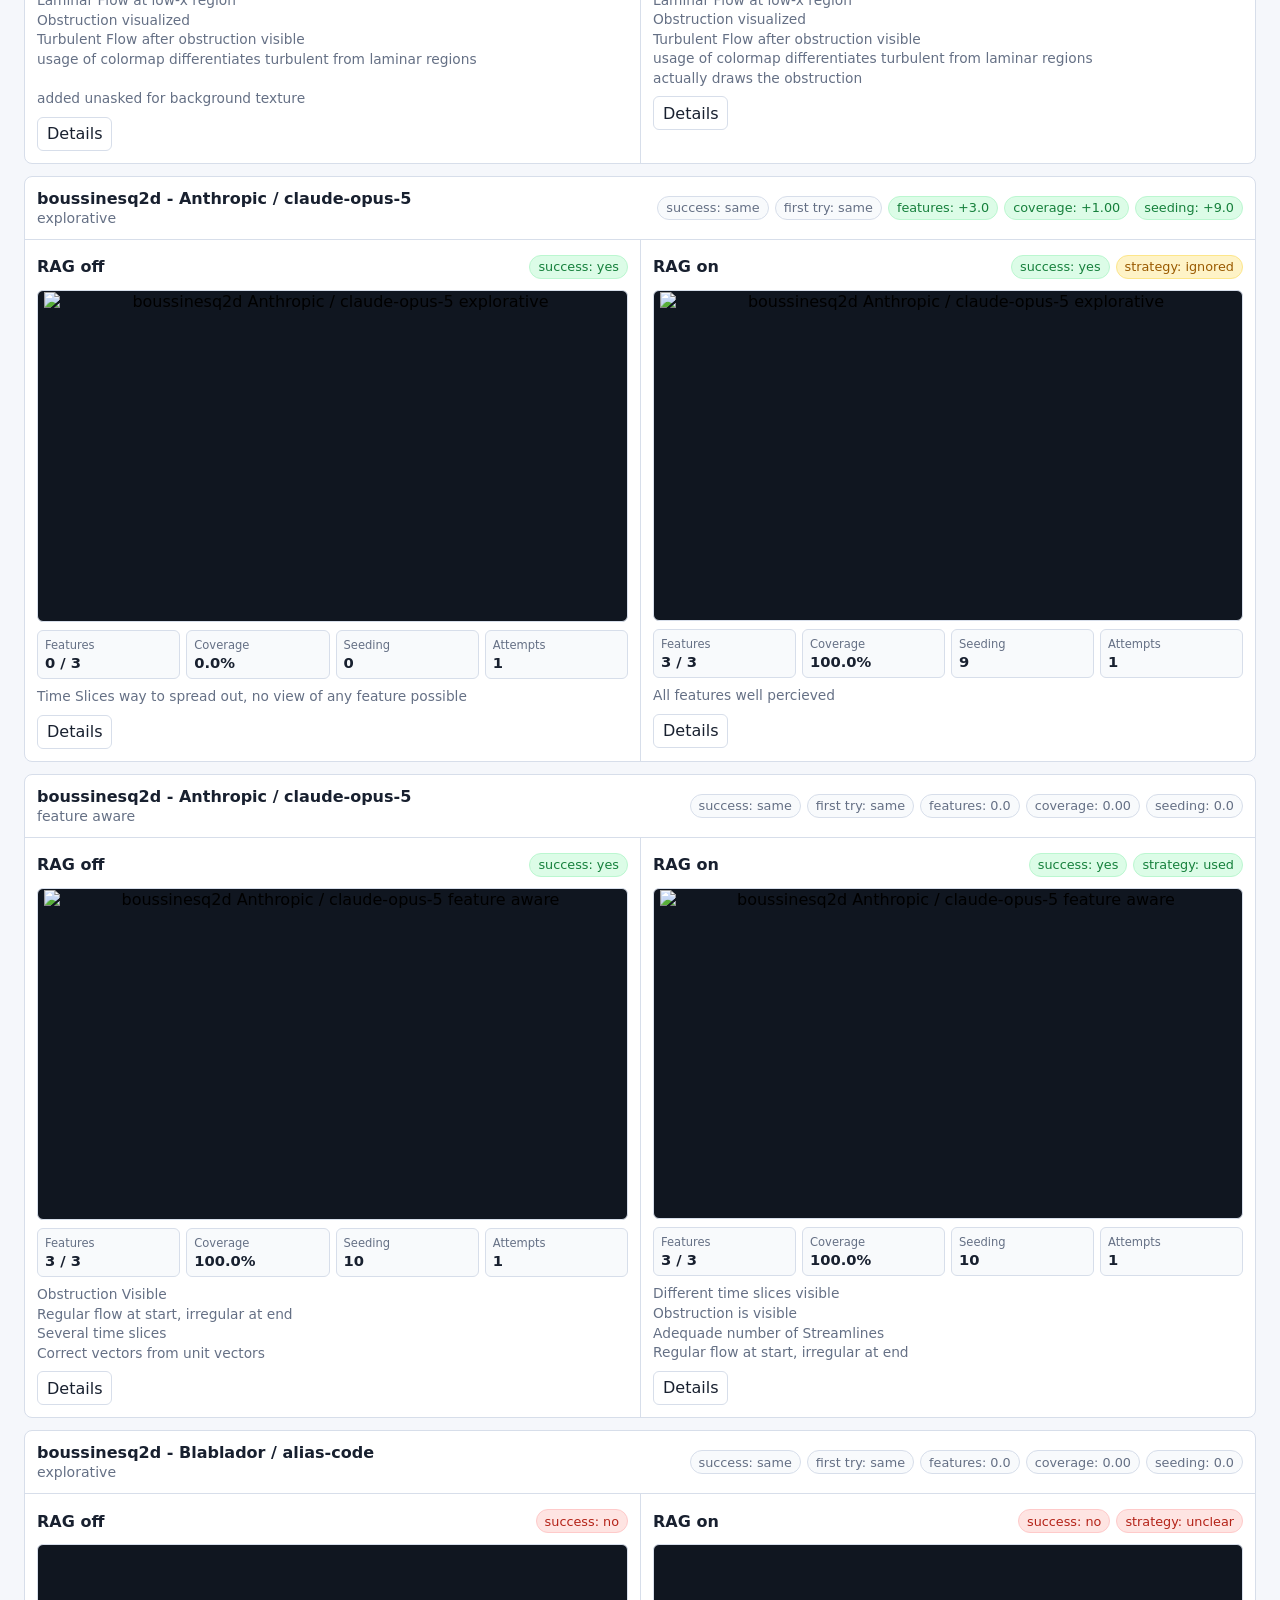
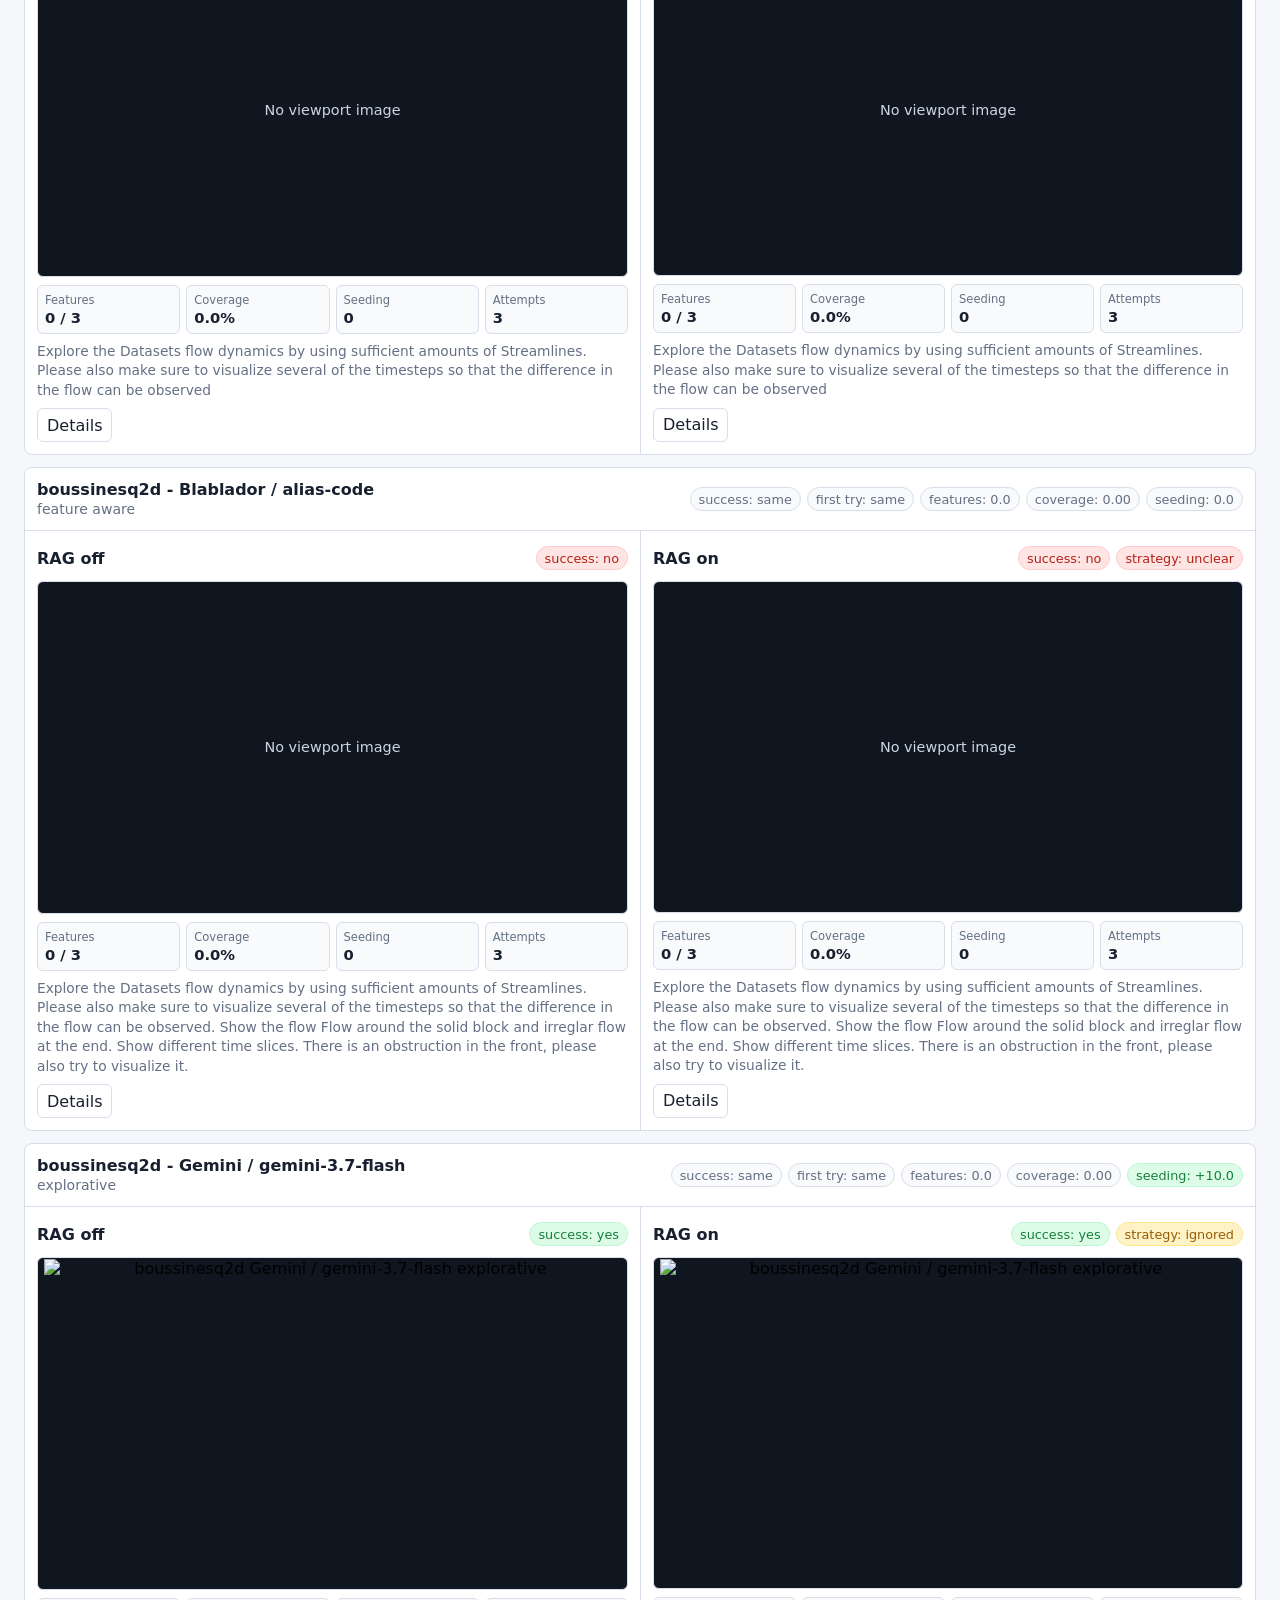
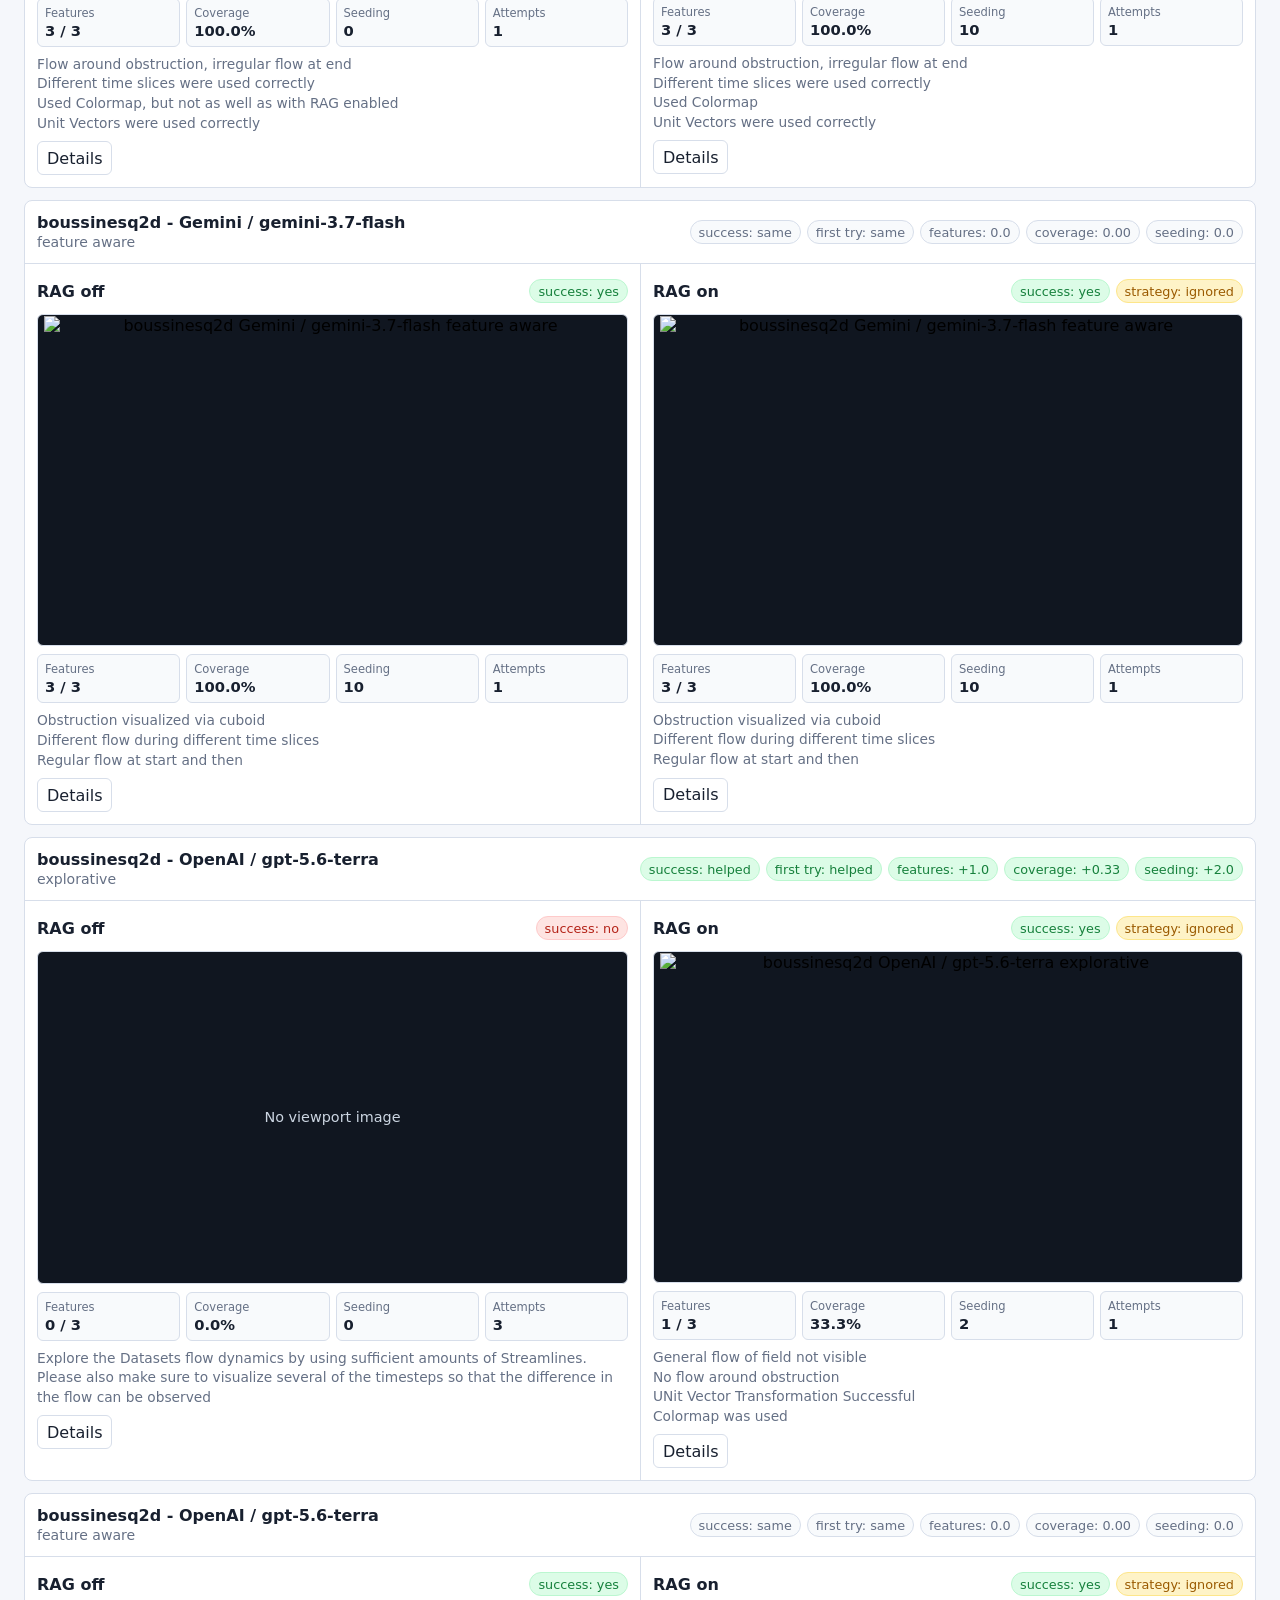
==== commit be0c1e6f: "added analysis metric differentiates if a suggested rag method was really used" ====
--- a/artifacts/reports/experiment_dashboard/index.html
+++ b/artifacts/reports/experiment_dashboard/index.html
@@ -41,8 +41,10 @@
       <span>RAG</span>
       <select id="ragFilter">
         <option value="all">All</option>
-        <option value="true">RAG on</option>
-        <option value="false">RAG off</option>
+        <option value="no_rag">No RAG</option>
+        <option value="strategy_used">RAG: strategy used</option>
+        <option value="strategy_ignored">RAG: strategy ignored</option>
+        <option value="unclear_failed">RAG: unclear / failed</option>
       </select>
     </label>
     <label class="search">
